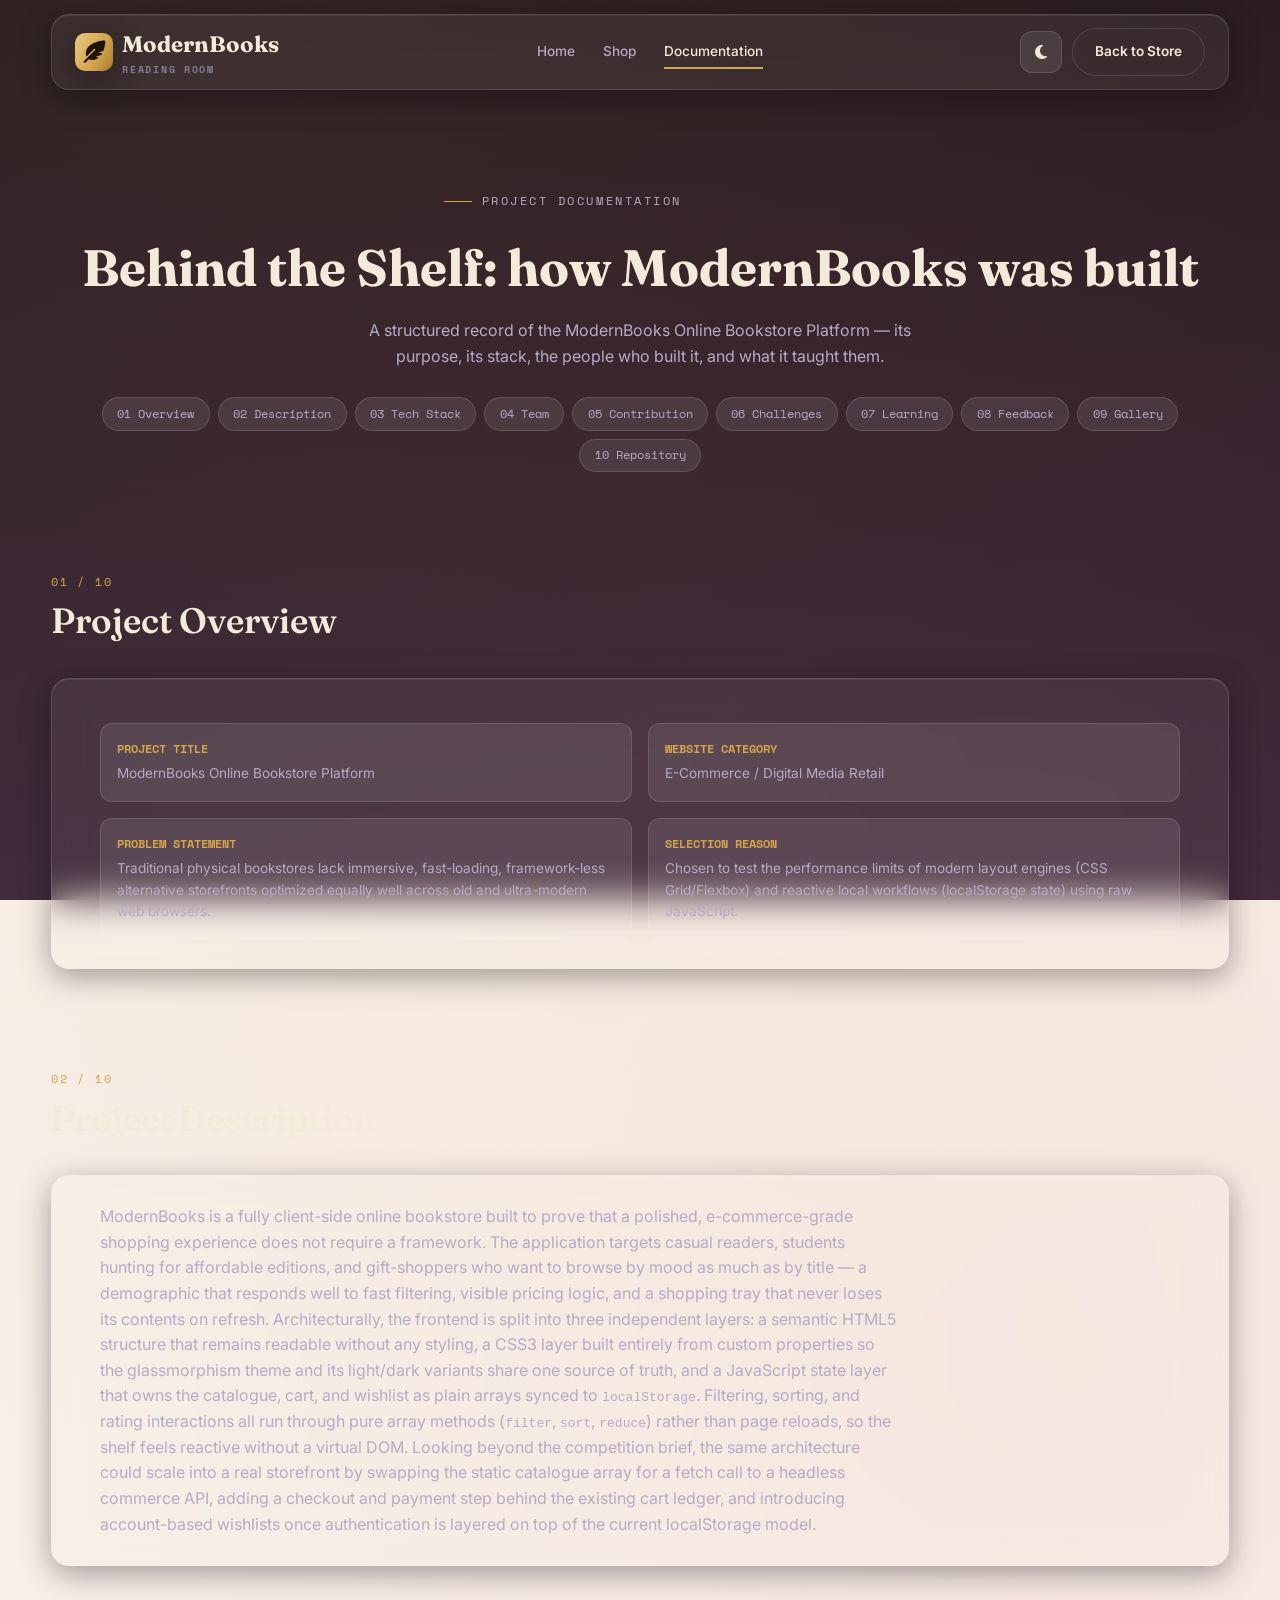
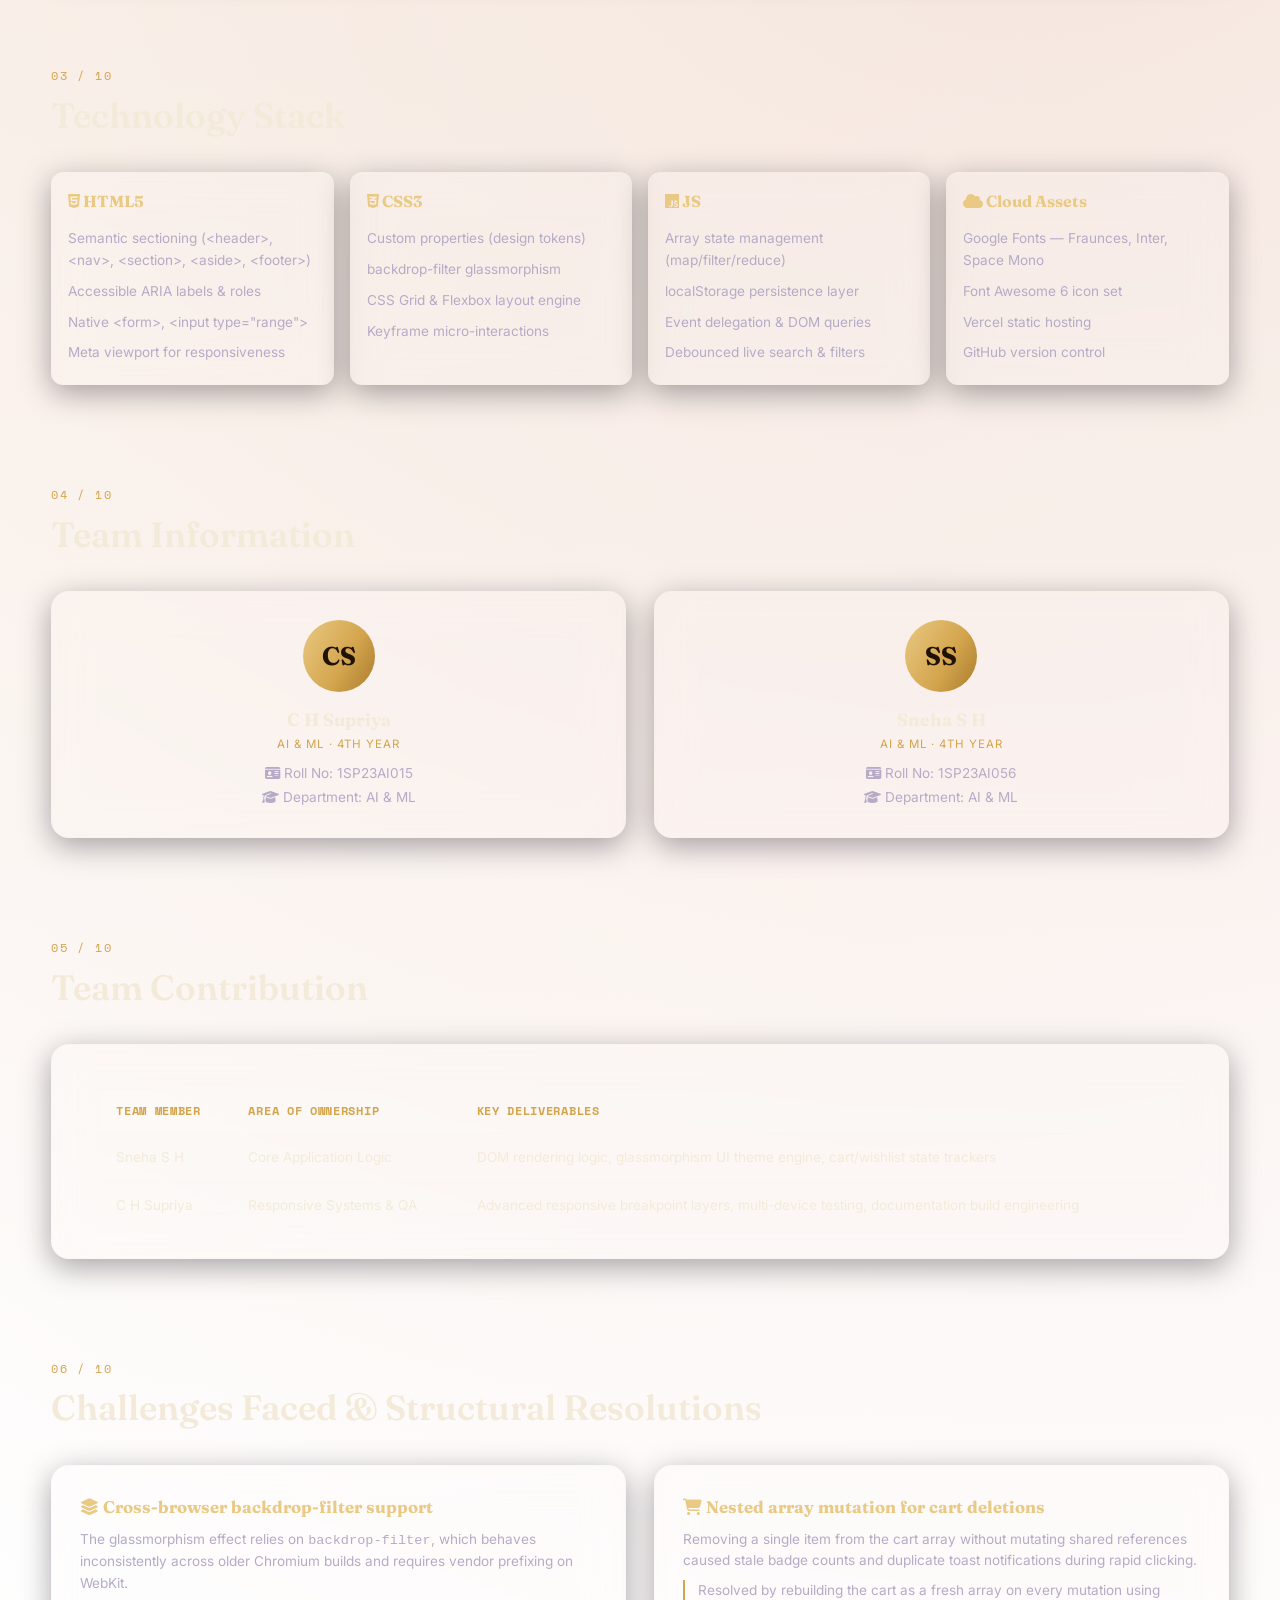
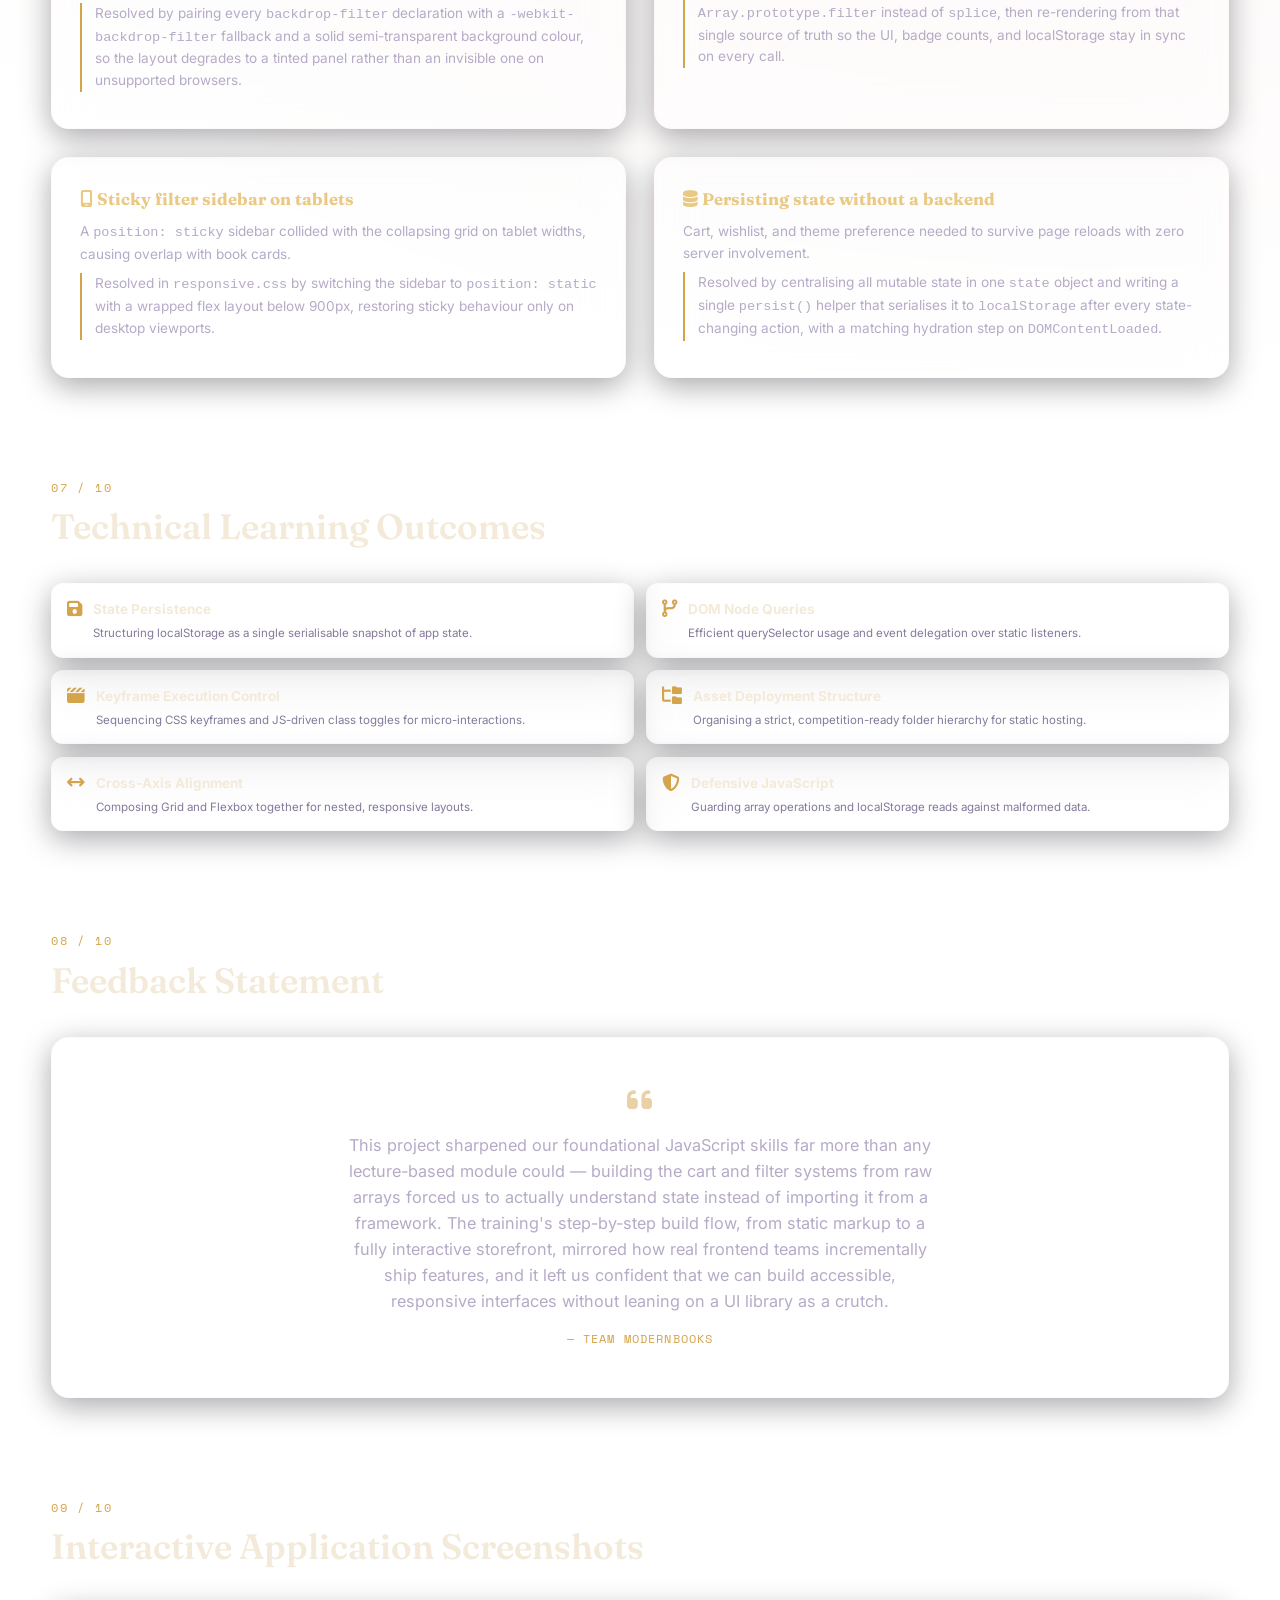
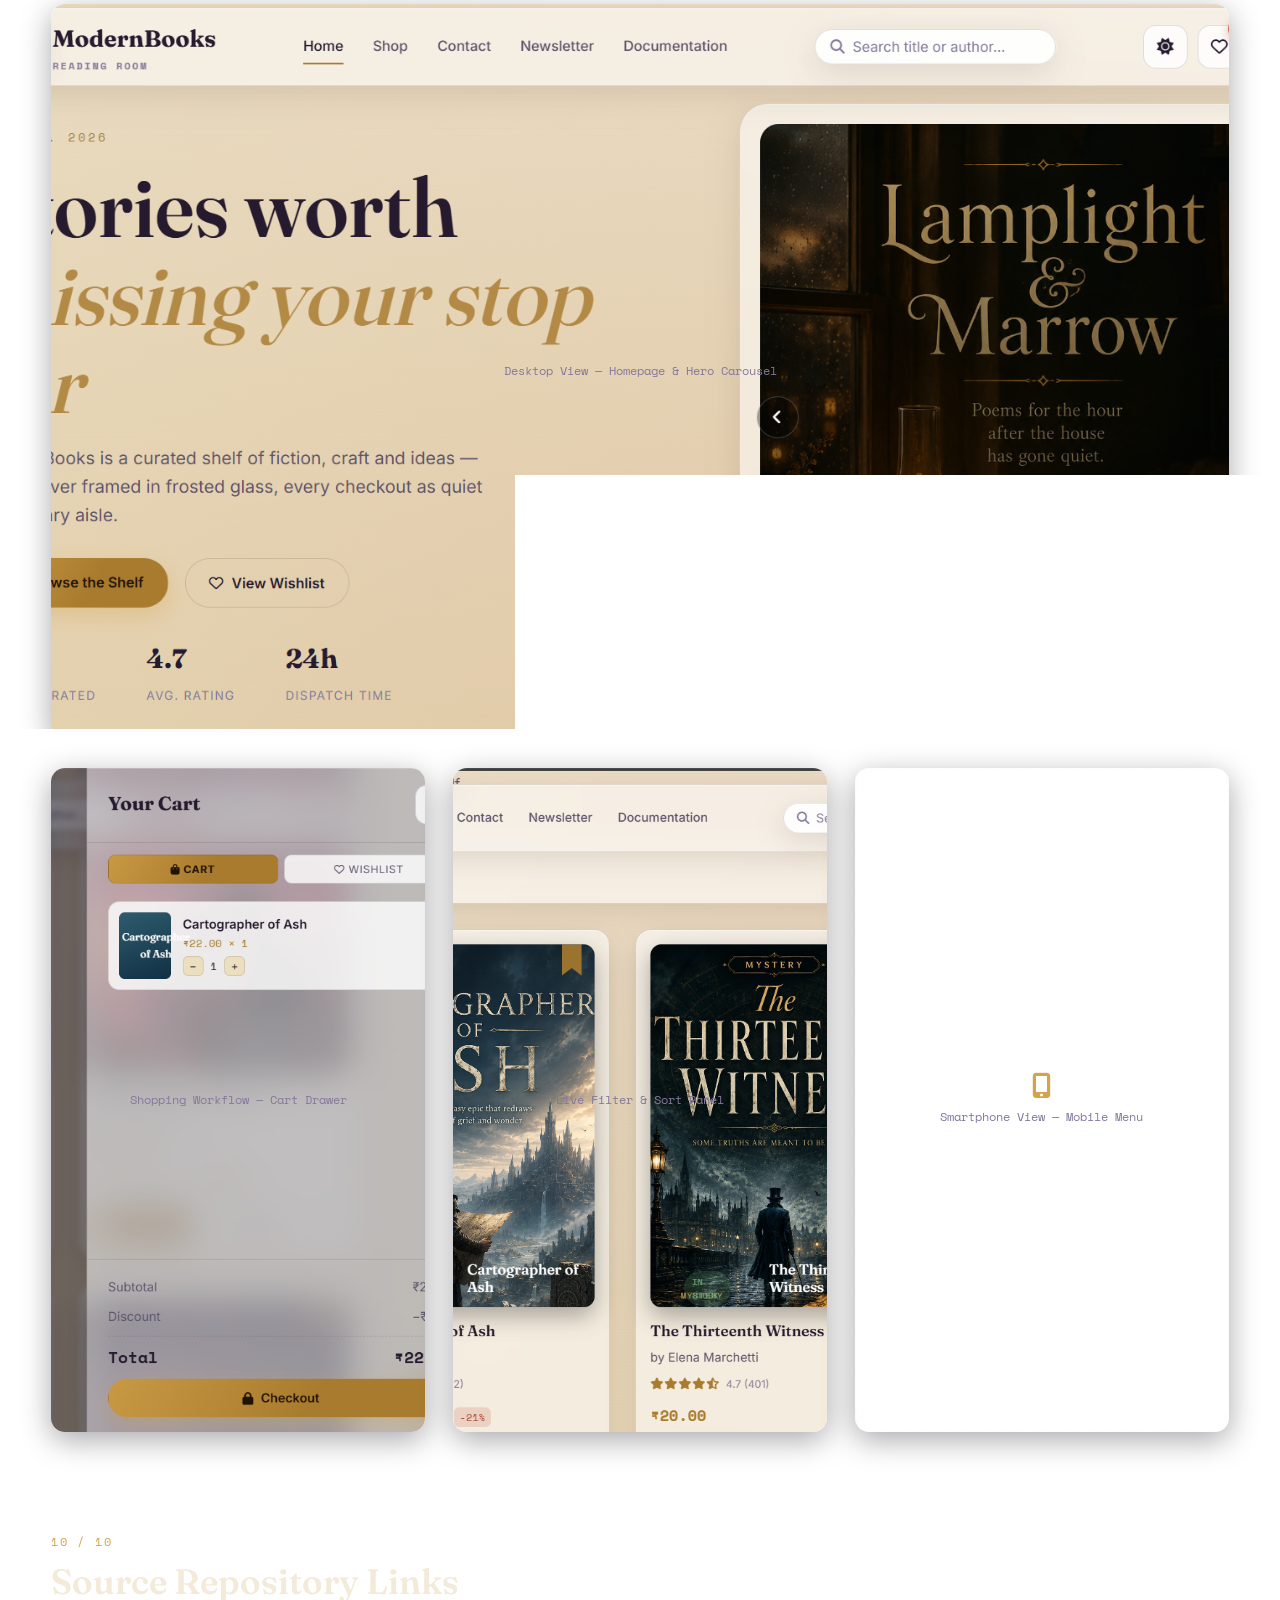
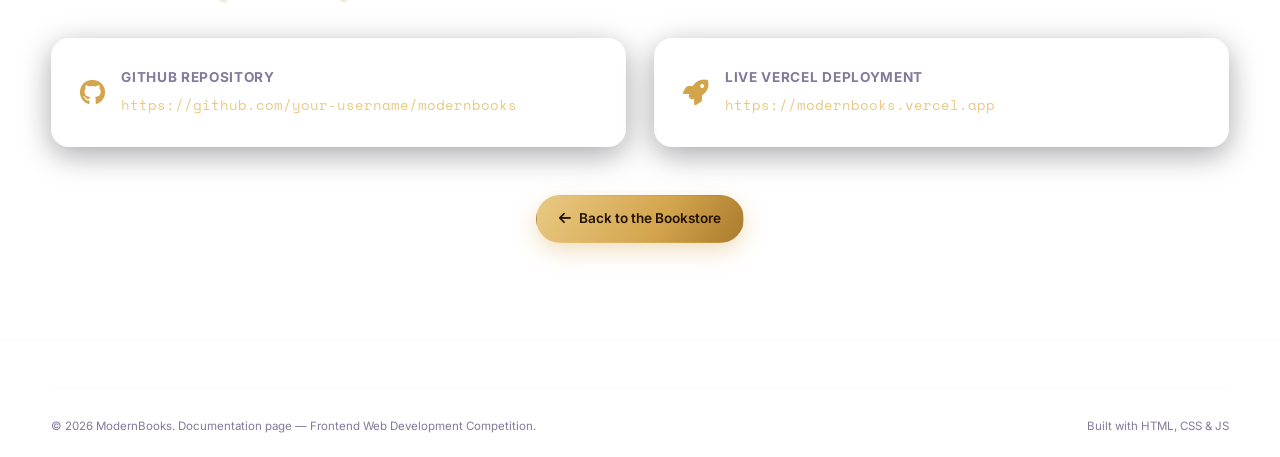
==== about-project.html @ e05f1db5 "Add files via upload" ====
<!DOCTYPE html>
<html lang="en" data-theme="dark">
<head>
<meta charset="UTF-8" />
<meta name="viewport" content="width=device-width, initial-scale=1.0" />
<title>Project Documentation — ModernBooks</title>
<meta name="description" content="Documentation for the ModernBooks Online Bookstore Platform — competition submission." />

<link rel="preconnect" href="https://fonts.googleapis.com" />
<link rel="stylesheet" href="https://cdnjs.cloudflare.com/ajax/libs/font-awesome/6.5.1/css/all.min.css" />

<link rel="stylesheet" href="css/style.css" />
<link rel="stylesheet" href="css/responsive.css" />
</head>
<body>

<!-- =========================================================
     HEADER (shared nav, simplified — no shop actions here)
========================================================= -->
<header class="site-header">
  <div class="container nav-glass glass">
    <a href="index.html" class="brand">
      <span class="brand-mark"><i class="fa-solid fa-feather-pointed"></i></span>
      <span>ModernBooks <span class="brand-sub">Reading Room</span></span>
    </a>
    <nav class="nav-links" aria-label="Primary">
      <a href="index.html">Home</a>
      <a href="index.html#shop">Shop</a>
      <a href="about-project.html" class="active">Documentation</a>
    </nav>
    <div class="nav-actions">
      <button class="icon-btn" id="themeToggle" aria-label="Toggle dark or light theme" title="Toggle theme">
        <i class="fa-solid fa-moon"></i>
      </button>
      <a href="index.html" class="btn btn-secondary">Back to Store</a>
      <button class="hamburger" id="hamburgerBtn" aria-label="Toggle menu" aria-expanded="false">
        <span></span><span></span><span></span>
      </button>
    </div>
  </div>
  <nav class="mobile-menu glass container" id="mobileMenu">
    <a href="index.html">Home</a>
    <a href="index.html#shop">Shop</a>
    <a href="about-project.html">Documentation</a>
  </nav>
</header>

<!-- =========================================================
     DOC HERO
========================================================= -->
<section class="doc-hero container">
  <p class="hero-eyebrow">Project Documentation</p>
  <h1>Behind the Shelf: how ModernBooks was built</h1>
  <p>A structured record of the ModernBooks Online Bookstore Platform — its purpose, its stack, the people who built it, and what it taught them.</p>
  <nav class="doc-nav" aria-label="Documentation sections">
    <a href="#overview">01 Overview</a>
    <a href="#description">02 Description</a>
    <a href="#stack">03 Tech Stack</a>
    <a href="#team">04 Team</a>
    <a href="#contribution">05 Contribution</a>
    <a href="#challenges">06 Challenges</a>
    <a href="#outcomes">07 Learning</a>
    <a href="#feedback">08 Feedback</a>
    <a href="#gallery">09 Gallery</a>
    <a href="#repository">10 Repository</a>
  </nav>
</section>

<!-- =========================================================
     01 — PROJECT OVERVIEW
========================================================= -->
<section class="doc-section container" id="overview">
  <span class="tag-number">01 / 10</span>
  <div class="section-heading"><h2>Project Overview</h2></div>
  <div class="glass doc-card">
    <div class="info-grid">
      <div class="info-item">
        <h5>Project Title</h5>
        <p>ModernBooks Online Bookstore Platform</p>
      </div>
      <div class="info-item">
        <h5>Website Category</h5>
        <p>E-Commerce / Digital Media Retail</p>
      </div>
      <div class="info-item">
        <h5>Problem Statement</h5>
        <p>Traditional physical bookstores lack immersive, fast-loading, framework-less alternative storefronts optimized equally well across old and ultra-modern web browsers.</p>
      </div>
      <div class="info-item">
        <h5>Selection Reason</h5>
        <p>Chosen to test the performance limits of modern layout engines (CSS Grid/Flexbox) and reactive local workflows (localStorage state) using raw JavaScript.</p>
      </div>
    </div>
  </div>
</section>

<!-- =========================================================
     02 — PROJECT DESCRIPTION
========================================================= -->
<section class="doc-section container" id="description">
  <span class="tag-number">02 / 10</span>
  <div class="section-heading"><h2>Project Description</h2></div>
  <div class="glass doc-card">
    <p style="color:var(--clr-ink-dim); max-width: 80ch;">
      ModernBooks is a fully client-side online bookstore built to prove that a polished, e-commerce-grade shopping
      experience does not require a framework. The application targets casual readers, students hunting for
      affordable editions, and gift-shoppers who want to browse by mood as much as by title — a demographic that
      responds well to fast filtering, visible pricing logic, and a shopping tray that never loses its contents on
      refresh. Architecturally, the frontend is split into three independent layers: a semantic HTML5 structure that
      remains readable without any styling, a CSS3 layer built entirely from custom properties so the glassmorphism
      theme and its light/dark variants share one source of truth, and a JavaScript state layer that owns the
      catalogue, cart, and wishlist as plain arrays synced to <code>localStorage</code>. Filtering, sorting, and
      rating interactions all run through pure array methods (<code>filter</code>, <code>sort</code>, <code>reduce</code>)
      rather than page reloads, so the shelf feels reactive without a virtual DOM. Looking beyond the competition
      brief, the same architecture could scale into a real storefront by swapping the static catalogue array for a
      fetch call to a headless commerce API, adding a checkout and payment step behind the existing cart ledger, and
      introducing account-based wishlists once authentication is layered on top of the current localStorage model.
    </p>
  </div>
</section>

<!-- =========================================================
     03 — TECHNOLOGY STACK
========================================================= -->
<section class="doc-section container" id="stack">
  <span class="tag-number">03 / 10</span>
  <div class="section-heading"><h2>Technology Stack</h2></div>
  <div class="stack-columns">
    <div class="stack-col glass">
      <h5><i class="fa-brands fa-html5"></i> HTML5</h5>
      <ul>
        <li>Semantic sectioning (&lt;header&gt;, &lt;nav&gt;, &lt;section&gt;, &lt;aside&gt;, &lt;footer&gt;)</li>
        <li>Accessible ARIA labels &amp; roles</li>
        <li>Native &lt;form&gt;, &lt;input type="range"&gt;</li>
        <li>Meta viewport for responsiveness</li>
      </ul>
    </div>
    <div class="stack-col glass">
      <h5><i class="fa-brands fa-css3-alt"></i> CSS3</h5>
      <ul>
        <li>Custom properties (design tokens)</li>
        <li>backdrop-filter glassmorphism</li>
        <li>CSS Grid &amp; Flexbox layout engine</li>
        <li>Keyframe micro-interactions</li>
      </ul>
    </div>
    <div class="stack-col glass">
      <h5><i class="fa-brands fa-js"></i> JS</h5>
      <ul>
        <li>Array state management (map/filter/reduce)</li>
        <li>localStorage persistence layer</li>
        <li>Event delegation &amp; DOM queries</li>
        <li>Debounced live search &amp; filters</li>
      </ul>
    </div>
    <div class="stack-col glass">
      <h5><i class="fa-solid fa-cloud"></i> Cloud Assets</h5>
      <ul>
        <li>Google Fonts — Fraunces, Inter, Space Mono</li>
        <li>Font Awesome 6 icon set</li>
        <li>Vercel static hosting</li>
        <li>GitHub version control</li>
      </ul>
    </div>
  </div>
</section>

<!-- =========================================================
     04 — TEAM INFORMATION
========================================================= -->
<section class="doc-section container" id="team">
  <span class="tag-number">04 / 10</span>
  <div class="section-heading"><h2>Team Information</h2></div>
  <h3></h3>
  <div class="team-grid">
    <div class="team-card glass">
      <div class="team-avatar">CS</div>
      <h4>C H Supriya</h4>
      <div class="team-role">AI &amp; ML · 4th Year</div>
      <div class="team-meta">
        <span><i class="fa-solid fa-id-card"></i> Roll No: 1SP23AI015</span>
        <span><i class="fa-solid fa-graduation-cap"></i> Department: AI &amp; ML</span>
      </div>
    </div>
    <div class="team-card glass">
      <div class="team-avatar">SS</div>
      <h4>Sneha S H</h4>
      <div class="team-role">AI &amp; ML · 4th Year</div>
      <div class="team-meta">
        <span><i class="fa-solid fa-id-card"></i> Roll No: 1SP23AI056</span>
        <span><i class="fa-solid fa-graduation-cap"></i> Department: AI &amp; ML</span>
      </div>
    </div>
  </div>
</section>

<!-- =========================================================
     05 — TEAM CONTRIBUTION TABLE
========================================================= -->
<section class="doc-section container" id="contribution">
  <span class="tag-number">05 / 10</span>
  <div class="section-heading"><h2>Team Contribution</h2></div>
  <div class="glass doc-card">
    <table class="doc-table">
      <thead>
        <tr><th>Team Member</th><th>Area of Ownership</th><th>Key Deliverables</th></tr>
      </thead>
      <tbody>
        <tr>
          <td>Sneha S H</td>
          <td>Core Application Logic</td>
          <td>DOM rendering logic, glassmorphism UI theme engine, cart/wishlist state trackers</td>
        </tr>
        <tr>
          <td>C H Supriya</td>
          <td>Responsive Systems &amp; QA</td>
          <td>Advanced responsive breakpoint layers, multi-device testing, documentation build engineering</td>
        </tr>
      </tbody>
    </table>
  </div>
</section>

<!-- =========================================================
     06 — CHALLENGES FACED & RESOLUTIONS
========================================================= -->
<section class="doc-section container" id="challenges">
  <span class="tag-number">06 / 10</span>
  <div class="section-heading"><h2>Challenges Faced &amp; Structural Resolutions</h2></div>
  <div class="challenge-grid">
    <div class="challenge-card glass">
      <h4><i class="fa-solid fa-layer-group"></i> Cross-browser backdrop-filter support</h4>
      <p>The glassmorphism effect relies on <code>backdrop-filter</code>, which behaves inconsistently across older
      Chromium builds and requires vendor prefixing on WebKit.</p>
      <p class="resolution">Resolved by pairing every <code>backdrop-filter</code> declaration with a
      <code>-webkit-backdrop-filter</code> fallback and a solid semi-transparent background colour, so the layout
      degrades to a tinted panel rather than an invisible one on unsupported browsers.</p>
    </div>
    <div class="challenge-card glass">
      <h4><i class="fa-solid fa-cart-shopping"></i> Nested array mutation for cart deletions</h4>
      <p>Removing a single item from the cart array without mutating shared references caused stale badge counts
      and duplicate toast notifications during rapid clicking.</p>
      <p class="resolution">Resolved by rebuilding the cart as a fresh array on every mutation using
      <code>Array.prototype.filter</code> instead of <code>splice</code>, then re-rendering from that single
      source of truth so the UI, badge counts, and localStorage stay in sync on every call.</p>
    </div>
    <div class="challenge-card glass">
      <h4><i class="fa-solid fa-mobile-screen"></i> Sticky filter sidebar on tablets</h4>
      <p>A <code>position: sticky</code> sidebar collided with the collapsing grid on tablet widths, causing overlap
      with book cards.</p>
      <p class="resolution">Resolved in <code>responsive.css</code> by switching the sidebar to
      <code>position: static</code> with a wrapped flex layout below 900px, restoring sticky behaviour only on
      desktop viewports.</p>
    </div>
    <div class="challenge-card glass">
      <h4><i class="fa-solid fa-database"></i> Persisting state without a backend</h4>
      <p>Cart, wishlist, and theme preference needed to survive page reloads with zero server involvement.</p>
      <p class="resolution">Resolved by centralising all mutable state in one <code>state</code> object and writing a
      single <code>persist()</code> helper that serialises it to <code>localStorage</code> after every state-changing
      action, with a matching hydration step on <code>DOMContentLoaded</code>.</p>
    </div>
  </div>
</section>

<!-- =========================================================
     07 — TECHNICAL LEARNING OUTCOMES
========================================================= -->
<section class="doc-section container" id="outcomes">
  <span class="tag-number">07 / 10</span>
  <div class="section-heading"><h2>Technical Learning Outcomes</h2></div>
  <div class="outcomes-list">
    <div class="outcome-item glass">
      <i class="fa-solid fa-floppy-disk"></i>
      <div><h5>State Persistence</h5><p>Structuring localStorage as a single serialisable snapshot of app state.</p></div>
    </div>
    <div class="outcome-item glass">
      <i class="fa-solid fa-code-branch"></i>
      <div><h5>DOM Node Queries</h5><p>Efficient querySelector usage and event delegation over static listeners.</p></div>
    </div>
    <div class="outcome-item glass">
      <i class="fa-solid fa-clapperboard"></i>
      <div><h5>Keyframe Execution Control</h5><p>Sequencing CSS keyframes and JS-driven class toggles for micro-interactions.</p></div>
    </div>
    <div class="outcome-item glass">
      <i class="fa-solid fa-folder-tree"></i>
      <div><h5>Asset Deployment Structure</h5><p>Organising a strict, competition-ready folder hierarchy for static hosting.</p></div>
    </div>
    <div class="outcome-item glass">
      <i class="fa-solid fa-arrows-left-right"></i>
      <div><h5>Cross-Axis Alignment</h5><p>Composing Grid and Flexbox together for nested, responsive layouts.</p></div>
    </div>
    <div class="outcome-item glass">
      <i class="fa-solid fa-shield-halved"></i>
      <div><h5>Defensive JavaScript</h5><p>Guarding array operations and localStorage reads against malformed data.</p></div>
    </div>
  </div>
</section>

<!-- =========================================================
     08 — TRAINING FEEDBACK STATEMENT
========================================================= -->
<section class="doc-section container" id="feedback">
  <span class="tag-number">08 / 10</span>
  <div class="section-heading"><h2>Feedback Statement</h2></div>
  <div class="glass feedback-card">
    <i class="fa-solid fa-quote-left quote-mark"></i>
    <p>
      This project sharpened our foundational JavaScript skills far more than any lecture-based module could —
      building the cart and filter systems from raw arrays forced us to actually understand state instead of
      importing it from a framework. The training's step-by-step build flow, from static markup to a fully
      interactive storefront, mirrored how real frontend teams incrementally ship features, and it left us
      confident that we can build accessible, responsive interfaces without leaning on a UI library as a crutch.
    </p>
    <div class="feedback-sign">— Team ModernBooks</div>
  </div>
</section>

<!-- =========================================================
     09 — SCREENSHOTS GALLERY
========================================================= -->
<section class="doc-section container" id="gallery">
  <span class="tag-number">09 / 10</span>
  <div class="section-heading"><h2>Interactive Application Screenshots</h2></div>
  <div class="gallery-grid">
    <div class="gallery-slot glass wide" style="grid-column: span 3; background: url('images/home.png') center/cover no-repeat; border: none;">
      <span>Desktop View — Homepage &amp; Hero Carousel</span>
    </div>
    <div class="gallery-slot glass" style="background: url('images/cart.png') center/cover no-repeat; border: none;">
      <span>Shopping Workflow — Cart Drawer</span>
    </div>
    <div class="gallery-slot glass" style="background: url('images/Filters.png') center/cover no-repeat; border: none;">
      <span>Live Filter &amp; Sort Panel</span>
    </div>
    <div class="gallery-slot glass">
      <i class="fa-solid fa-mobile-screen-button"></i>
      <span>Smartphone View — Mobile Menu</span>
    </div>
  </div>
</section>

<!-- =========================================================
     10 — SOURCE REPOSITORY LINKS
========================================================= -->
<section class="doc-section container" id="repository">
  <span class="tag-number">10 / 10</span>
  <div class="section-heading"><h2>Source Repository Links</h2></div>
  <div class="repo-links">
    <div class="repo-card glass">
      <i class="fa-brands fa-github"></i>
      <div>
        <h5>GitHub Repository</h5>
        <code>https://github.com/your-username/modernbooks</code>
      </div>
    </div>
    <div class="repo-card glass">
      <i class="fa-solid fa-rocket"></i>
      <div>
        <h5>Live Vercel Deployment</h5>
        <code>https://modernbooks.vercel.app</code>
      </div>
    </div>
  </div>
  <div class="text-center">
    <a href="index.html" class="btn btn-primary back-home"><i class="fa-solid fa-arrow-left"></i> Back to the Bookstore</a>
  </div>
</section>

<footer class="site-footer">
  <div class="container footer-bottom">
    <span>© 2026 ModernBooks. Documentation page — Frontend Web Development Competition.</span>
    <span>Built with HTML, CSS &amp; JS</span>
  </div>
</footer>

<div class="toast-stack" id="toastStack" aria-live="polite"></div>
<button class="scroll-top" id="scrollTopBtn" aria-label="Scroll to top"><i class="fa-solid fa-arrow-up"></i></button>

<script src="js/script.js"></script>
</body>
</html>
---- css/style.css ----
/* =====================================================================
   MODERNBOOKS — style.css
   Master stylesheet: design tokens, base layout, and all components.
   Theme concept: "The Night Reading Room" — a velvety, lamplit library
   rendered in frosted glass, with a gold foil-stamped ledger accent.
   ===================================================================== */

/* ---------------------------------------------------------------------
   1. FONTS
   Fraunces  -> display serif, carries the "bookish" personality
   Inter     -> body copy, quiet and legible
   Space Mono-> utility face for prices, labels, ledger-style data
--------------------------------------------------------------------- */
@import url('https://fonts.googleapis.com/css2?family=Fraunces:opsz,wght@9..144,300;9..144,500;9..144,600;9..144,700;9..144,900&family=Inter:wght@400;500;600;700&family=Space+Mono:wght@400;700&display=swap');

/* ---------------------------------------------------------------------
   2. ROOT VARIABLES — DARK THEME (default: "Night Reading Room")
--------------------------------------------------------------------- */
:root {
  /* -- Palette -- */
  --clr-bg-0: #120c1a;
  --clr-bg-1: #1c1329;
  --clr-bg-2: #261a38;
  --clr-surface: rgba(255, 255, 255, 0.055);
  --clr-surface-strong: rgba(255, 255, 255, 0.09);
  --clr-border: rgba(243, 234, 217, 0.14);
  --clr-ink: #f3ead9;
  --clr-ink-dim: #b6abc7;
  --clr-ink-faint: #85799a;
  --clr-gold: #d3a44c;
  --clr-gold-soft: #e9c983;
  --clr-rose: #c1543f;
  --clr-teal: #5b9c92;
  --clr-danger: #d1544a;
  --clr-success: #6fae7c;

  /* -- Gradients -- */
  --grad-ambient: radial-gradient(circle at 15% 0%, rgba(211, 164, 76, 0.14), transparent 45%),
                   radial-gradient(circle at 85% 20%, rgba(193, 84, 63, 0.12), transparent 40%),
                   linear-gradient(180deg, var(--clr-bg-0), var(--clr-bg-1) 45%, var(--clr-bg-2));
  --grad-gold: linear-gradient(120deg, var(--clr-gold-soft), var(--clr-gold) 60%, #a97b2e);
  --grad-rose: linear-gradient(120deg, #d97a63, var(--clr-rose));

  /* -- Typography scale -- */
  --font-display: 'Fraunces', 'Georgia', serif;
  --font-body: 'Inter', system-ui, sans-serif;
  --font-mono: 'Space Mono', monospace;

  --fs-hero: clamp(2.6rem, 5vw + 1rem, 5rem);
  --fs-h1: clamp(2rem, 3vw + 1rem, 3rem);
  --fs-h2: clamp(1.5rem, 2vw + 0.8rem, 2.2rem);
  --fs-h3: 1.25rem;
  --fs-body: 1rem;
  --fs-small: 0.85rem;
  --fs-xs: 0.72rem;

  /* -- Spacing & shape -- */
  --space-xs: 0.5rem;
  --space-sm: 1rem;
  --space-md: 1.75rem;
  --space-lg: 3rem;
  --space-xl: 5.5rem;
  --radius-sm: 10px;
  --radius-md: 18px;
  --radius-lg: 28px;

  /* -- Glass & shadow -- */
  --glass-blur: blur(18px);
  --shadow-soft: 0 8px 30px rgba(8, 4, 14, 0.35);
  --shadow-lift: 0 18px 50px rgba(8, 4, 14, 0.5);
  --shadow-inset: inset 0 1px 0 rgba(255, 255, 255, 0.08);

  --ease-out: cubic-bezier(0.16, 1, 0.3, 1);
  --transition-base: 0.35s var(--ease-out);
}

/* ---------------------------------------------------------------------
   3. LIGHT THEME — "Reading Room by Day"
   Activated via [data-theme="light"] on <html>, toggled in script.js
--------------------------------------------------------------------- */
[data-theme='light'] {
  --clr-bg-0: #f7f0df;
  --clr-bg-1: #f2e8d0;
  --clr-bg-2: #ecdfc0;
  --clr-surface: rgba(255, 255, 255, 0.55);
  --clr-surface-strong: rgba(255, 255, 255, 0.8);
  --clr-border: rgba(42, 30, 20, 0.14);
  --clr-ink: #251a2e;
  --clr-ink-dim: #5d5268;
  --clr-ink-faint: #85799a;
  --clr-gold: #a97b2e;
  --clr-gold-soft: #c99a44;
  --clr-rose: #a3402c;
  --clr-teal: #386962;
  --grad-ambient: radial-gradient(circle at 15% 0%, rgba(169, 123, 46, 0.16), transparent 45%),
                   radial-gradient(circle at 85% 20%, rgba(163, 64, 44, 0.12), transparent 40%),
                   linear-gradient(180deg, var(--clr-bg-0), var(--clr-bg-1) 45%, var(--clr-bg-2));
  --shadow-soft: 0 8px 30px rgba(90, 70, 40, 0.15);
  --shadow-lift: 0 18px 50px rgba(90, 70, 40, 0.22);
  --shadow-inset: inset 0 1px 0 rgba(255, 255, 255, 0.6);
}

/* ---------------------------------------------------------------------
   4. RESET & BASE
--------------------------------------------------------------------- */
*, *::before, *::after { box-sizing: border-box; margin: 0; padding: 0; }

html { scroll-behavior: smooth; }

@media (prefers-reduced-motion: reduce) {
  html { scroll-behavior: auto; }
  *, *::before, *::after { animation-duration: 0.001ms !important; animation-iteration-count: 1 !important; transition-duration: 0.001ms !important; }
}

body {
  font-family: var(--font-body);
  background: var(--grad-ambient) fixed;
  color: var(--clr-ink);
  min-height: 100vh;
  line-height: 1.6;
  transition: background var(--transition-base), color var(--transition-base);
  overflow-x: hidden;
}

img { max-width: 100%; display: block; }
a { color: inherit; text-decoration: none; }
ul { list-style: none; }
button, input, select { font-family: inherit; color: inherit; }
button { cursor: pointer; }

:focus-visible {
  outline: 2px solid var(--clr-gold-soft);
  outline-offset: 3px;
  border-radius: 4px;
}

.container {
  width: min(1280px, 92vw);
  margin-inline: auto;
}

.section-heading {
  display: flex;
  flex-direction: column;
  gap: 0.4rem;
  margin-bottom: var(--space-md);
}

.section-heading .eyebrow {
  font-family: var(--font-mono);
  font-size: var(--fs-xs);
  letter-spacing: 0.2em;
  text-transform: uppercase;
  color: var(--clr-gold);
}

.section-heading h2 {
  font-family: var(--font-display);
  font-size: var(--fs-h2);
  font-weight: 600;
}

.section-heading p { color: var(--clr-ink-dim); max-width: 46ch; }

/* ---------------------------------------------------------------------
   5. GLASS CARD — reusable frosted-glass wrapper
--------------------------------------------------------------------- */
.glass {
  background: var(--clr-surface);
  backdrop-filter: var(--glass-blur);
  -webkit-backdrop-filter: var(--glass-blur);
  border: 1px solid var(--clr-border);
  border-radius: var(--radius-md);
  box-shadow: var(--shadow-soft), var(--shadow-inset);
}

/* ---------------------------------------------------------------------
   6. BUTTONS
--------------------------------------------------------------------- */
.btn {
  display: inline-flex;
  align-items: center;
  justify-content: center;
  gap: 0.5rem;
  padding: 0.75rem 1.4rem;
  border-radius: 999px;
  font-family: var(--font-body);
  font-weight: 600;
  font-size: var(--fs-small);
  border: 1px solid transparent;
  transition: transform var(--transition-base), box-shadow var(--transition-base), background var(--transition-base);
  white-space: nowrap;
}
.btn:active { transform: scale(0.96); }

.btn-primary {
  background: var(--grad-gold);
  color: #201304;
  box-shadow: 0 8px 22px rgba(211, 164, 76, 0.35);
}
.btn-primary:hover { transform: translateY(-2px); box-shadow: 0 14px 30px rgba(211, 164, 76, 0.45); }

.btn-secondary {
  background: transparent;
  border-color: var(--clr-border);
  color: var(--clr-ink);
}
.btn-secondary:hover { background: var(--clr-surface-strong); transform: translateY(-2px); }

.btn-ghost {
  background: var(--clr-surface);
  border-color: var(--clr-border);
  color: var(--clr-ink-dim);
  padding: 0.6rem 1rem;
}
.btn-ghost:hover { color: var(--clr-ink); }

.btn-block { width: 100%; }
.btn-sm { padding: 0.5rem 0.9rem; font-size: var(--fs-xs); }

/* ---------------------------------------------------------------------
   7. HEADER & NAVIGATION
--------------------------------------------------------------------- */
.site-header {
  position: sticky;
  top: 0;
  z-index: 500;
  padding-block: 0.9rem;
}

.nav-glass {
  display: flex;
  align-items: center;
  justify-content: space-between;
  gap: var(--space-md);
  padding: 0.7rem 1.4rem;
}

.brand {
  display: flex;
  align-items: center;
  gap: 0.6rem;
  font-family: var(--font-display);
  font-size: 1.4rem;
  font-weight: 700;
}

.brand .brand-mark {
  width: 38px;
  height: 38px;
  border-radius: 10px;
  background: var(--grad-gold);
  display: grid;
  place-items: center;
  color: #201304;
  box-shadow: var(--shadow-soft);
}

.brand .brand-sub {
  display: block;
  font-family: var(--font-mono);
  font-size: 0.6rem;
  letter-spacing: 0.18em;
  color: var(--clr-ink-faint);
  text-transform: uppercase;
}

.nav-links {
  display: flex;
  gap: var(--space-md);
  font-size: var(--fs-small);
  font-weight: 500;
}

.nav-links a {
  position: relative;
  color: var(--clr-ink-dim);
  transition: color var(--transition-base);
}
.nav-links a::after {
  content: '';
  position: absolute;
  left: 0; bottom: -6px;
  width: 0; height: 2px;
  background: var(--clr-gold);
  transition: width var(--transition-base);
}
.nav-links a:hover,
.nav-links a.active { color: var(--clr-ink); }
.nav-links a:hover::after,
.nav-links a.active::after { width: 100%; }

.nav-search {
  display: flex;
  align-items: center;
  gap: 0.5rem;
  padding: 0.5rem 0.9rem;
  border-radius: 999px;
  background: var(--clr-surface-strong);
  border: 1px solid var(--clr-border);
  min-width: 200px;
}
.nav-search input {
  background: transparent;
  border: none;
  outline: none;
  color: var(--clr-ink);
  font-size: var(--fs-small);
  width: 100%;
}
.nav-search input::placeholder { color: var(--clr-ink-faint); }
.nav-search button { background: none; border: none; color: var(--clr-ink-faint); }

.nav-actions { display: flex; align-items: center; gap: 0.6rem; }

.icon-btn {
  position: relative;
  width: 42px; height: 42px;
  border-radius: 12px;
  display: grid;
  place-items: center;
  background: var(--clr-surface-strong);
  border: 1px solid var(--clr-border);
  color: var(--clr-ink);
  font-size: 1rem;
  transition: transform var(--transition-base), background var(--transition-base);
}
.icon-btn:hover { transform: translateY(-2px); background: var(--clr-surface); }

.badge-count {
  position: absolute;
  top: -6px; right: -6px;
  min-width: 18px; height: 18px;
  border-radius: 999px;
  background: var(--grad-rose);
  color: #fff;
  font-family: var(--font-mono);
  font-size: 0.62rem;
  display: grid;
  place-items: center;
  padding: 0 4px;
  box-shadow: 0 4px 10px rgba(193, 84, 63, 0.45);
}

.hamburger {
  display: none;
  flex-direction: column;
  gap: 5px;
  width: 42px; height: 42px;
  border-radius: 12px;
  background: var(--clr-surface-strong);
  border: 1px solid var(--clr-border);
  align-items: center;
  justify-content: center;
}
.hamburger span {
  display: block;
  width: 20px; height: 2px;
  background: var(--clr-ink);
  transition: transform var(--transition-base), opacity var(--transition-base);
}
.hamburger.open span:nth-child(1) { transform: translateY(7px) rotate(45deg); }
.hamburger.open span:nth-child(2) { opacity: 0; }
.hamburger.open span:nth-child(3) { transform: translateY(-7px) rotate(-45deg); }

.mobile-menu {
  display: none;
  flex-direction: column;
  gap: var(--space-sm);
  padding: var(--space-md);
  margin-top: 0.6rem;
}
.mobile-menu.open { display: flex; }
.mobile-menu a { padding: 0.5rem 0; border-bottom: 1px solid var(--clr-border); }

/* ---------------------------------------------------------------------
   8. HERO — includes the signature "spine ribbon" scroll marker
--------------------------------------------------------------------- */
.hero {
  position: relative;
  padding-block: var(--space-xl) var(--space-lg);
  overflow: hidden;
}

.spine-ribbon {
  position: absolute;
  top: 0; right: 8%;
  width: 46px;
  height: 190px;
  background: var(--grad-gold);
  clip-path: polygon(0 0, 100% 0, 100% 100%, 50% 78%, 0 100%);
  box-shadow: var(--shadow-lift);
  animation: ribbonSway 6s var(--ease-out) infinite;
  transform-origin: top center;
}
@keyframes ribbonSway {
  0%, 100% { transform: rotate(-2deg); }
  50% { transform: rotate(2deg); }
}

.hero-grid {
  display: grid;
  grid-template-columns: 1.1fr 0.9fr;
  gap: var(--space-lg);
  align-items: center;
}

.hero-eyebrow {
  font-family: var(--font-mono);
  font-size: var(--fs-xs);
  letter-spacing: 0.22em;
  text-transform: uppercase;
  color: var(--clr-gold);
  display: flex;
  align-items: center;
  gap: 0.6rem;
  margin-bottom: var(--space-sm);
}
.hero-eyebrow::before {
  content: '';
  width: 28px; height: 1px;
  background: var(--clr-gold);
}

.hero h1 {
  font-family: var(--font-display);
  font-size: var(--fs-hero);
  font-weight: 600;
  line-height: 1.05;
  margin-bottom: var(--space-sm);
}

.hero h1 .flip-word {
  display: inline-block;
  color: var(--clr-gold);
  font-style: italic;
  font-weight: 500;
  position: relative;
}

.hero p.lede {
  color: var(--clr-ink-dim);
  max-width: 46ch;
  font-size: 1.05rem;
  margin-bottom: var(--space-md);
}

.hero-ctas { display: flex; gap: 1rem; flex-wrap: wrap; margin-bottom: var(--space-md); }

.hero-stats {
  display: flex;
  gap: var(--space-lg);
}
.hero-stats div strong {
  display: block;
  font-family: var(--font-display);
  font-size: 1.6rem;
  color: var(--clr-ink);
}
.hero-stats div span {
  font-size: var(--fs-xs);
  color: var(--clr-ink-faint);
  text-transform: uppercase;
  letter-spacing: 0.1em;
}

/* Hero carousel */
.hero-carousel {
  position: relative;
  height: 600px;
  border-radius: var(--radius-lg);
  overflow: hidden;
  padding: 1.2rem;
}

.carousel-track {
  position: relative;
  height: 100%;
  width: 100%;
}

.carousel-slide {
  position: absolute;
  inset: 0;
  display: flex;
  flex-direction: column;
  justify-content: flex-end;
  padding: var(--space-md);
  border-radius: var(--radius-md);
  opacity: 0;
  transform: scale(1.04);
  transition: opacity 0.8s var(--ease-out), transform 0.8s var(--ease-out);
  pointer-events: none;
  overflow: hidden;
}
.carousel-slide::before {
  content: '';
  position: absolute;
  inset: 0;
  background: linear-gradient(180deg, rgba(0,0,0,0.16), rgba(0,0,0,0.72));
  pointer-events: none;
  z-index: 1;
}
.carousel-slide img.carousel-image {
  position: absolute;
  inset: 0;
  width: 100%;
  height: 100%;
  object-fit: cover;
  z-index: 0;
}
.carousel-slide.active { opacity: 1; transform: scale(1); pointer-events: auto; }

.carousel-slide .promo-tag {
  align-self: flex-start;
  font-family: var(--font-mono);
  font-size: var(--fs-xs);
  background: rgba(0,0,0,0.35);
  color: var(--clr-gold-soft);
  padding: 0.3rem 0.7rem;
  border-radius: 999px;
  margin-bottom: auto;
}

.carousel-slide h3 {
  font-family: var(--font-display);
  font-size: 1.8rem;
  color: #fff;
  text-shadow: 0 4px 20px rgba(0,0,0,0.5);
}
.carousel-slide p { color: rgba(255,255,255,0.85); font-size: var(--fs-small); max-width: 34ch; }

.carousel-dots {
  position: absolute;
  bottom: 1.4rem; right: 1.4rem;
  display: flex;
  gap: 0.5rem;
  z-index: 5;
}
.carousel-dots button {
  width: 9px; height: 9px;
  border-radius: 50%;
  background: rgba(255,255,255,0.4);
  border: none;
}
.carousel-dots button.active { background: var(--clr-gold-soft); width: 22px; border-radius: 6px; }

.carousel-arrow {
  position: absolute;
  top: 50%; translate: 0 -50%;
  width: 40px; height: 40px;
  border-radius: 50%;
  background: rgba(0,0,0,0.35);
  color: #fff;
  border: 1px solid rgba(255,255,255,0.2);
  display: grid;
  place-items: center;
  z-index: 5;
}
.carousel-arrow.prev { left: 1rem; }
.carousel-arrow.next { right: 1rem; }
.carousel-arrow:hover { background: rgba(0,0,0,0.55); }

/* ---------------------------------------------------------------------
   9. SHOP SECTION — filters + book grid
--------------------------------------------------------------------- */
.shop {
  padding-block: var(--space-lg);
}

.shop-layout {
  display: grid;
  grid-template-columns: 270px 1fr;
  gap: var(--space-md);
  align-items: start;
}

.filters {
  position: sticky;
  top: 100px;
  padding: var(--space-md);
  display: flex;
  flex-direction: column;
  gap: var(--space-md);
}

.filter-group h4 {
  font-family: var(--font-mono);
  font-size: var(--fs-xs);
  letter-spacing: 0.14em;
  text-transform: uppercase;
  color: var(--clr-gold);
  margin-bottom: 0.7rem;
}

.filter-search {
  display: flex;
  align-items: center;
  gap: 0.5rem;
  background: var(--clr-surface-strong);
  border: 1px solid var(--clr-border);
  border-radius: 10px;
  padding: 0.5rem 0.7rem;
}
.filter-search input { background: none; border: none; outline: none; width: 100%; font-size: var(--fs-small); }

.chip-list { display: flex; flex-wrap: wrap; gap: 0.5rem; }
.chip {
  padding: 0.4rem 0.85rem;
  border-radius: 999px;
  font-size: var(--fs-xs);
  border: 1px solid var(--clr-border);
  background: var(--clr-surface-strong);
  color: var(--clr-ink-dim);
  transition: var(--transition-base);
}
.chip:hover { color: var(--clr-ink); }
.chip.active { background: var(--grad-gold); color: #201304; border-color: transparent; font-weight: 600; }

.range-row { display: flex; justify-content: space-between; font-family: var(--font-mono); font-size: var(--fs-xs); color: var(--clr-ink-dim); margin-top: 0.5rem; }

input[type='range'] {
  width: 100%;
  accent-color: var(--clr-gold);
}

.rating-filter { display: flex; flex-direction: column; gap: 0.4rem; }
.rating-filter label { display: flex; align-items: center; gap: 0.5rem; font-size: var(--fs-small); color: var(--clr-ink-dim); cursor: pointer; }
.rating-filter input { accent-color: var(--clr-gold); }
.rating-filter .stars { color: var(--clr-gold); font-size: 0.75rem; }

.shop-toolbar {
  display: flex;
  align-items: center;
  justify-content: space-between;
  padding: 0.9rem 1.2rem;
  margin-bottom: var(--space-md);
  flex-wrap: wrap;
  gap: 0.8rem;
}
.shop-toolbar select {
  background: var(--clr-surface-strong);
  border: 1px solid var(--clr-border);
  border-radius: 10px;
  padding: 0.5rem 0.8rem;
  font-size: var(--fs-small);
}
.results-count { font-family: var(--font-mono); font-size: var(--fs-xs); color: var(--clr-ink-faint); }

.view-toggle { display: flex; gap: 0.3rem; }
.view-toggle button {
  width: 34px; height: 34px;
  border-radius: 8px;
  border: 1px solid var(--clr-border);
  background: var(--clr-surface-strong);
  display: grid; place-items: center;
}
.view-toggle button.active { background: var(--grad-gold); color: #201304; }

.book-grid {
  display: grid;
  grid-template-columns: repeat(auto-fill, minmax(230px, 1fr));
  gap: var(--space-md);
}
.book-grid.list-view { grid-template-columns: 1fr; }

/* Book card — the "shelved book" object, folded-corner bookmark = signature motif echoed */
.book-card {
  position: relative;
  display: flex;
  flex-direction: column;
  padding: 1rem;
  transition: transform var(--transition-base), box-shadow var(--transition-base), filter var(--transition-base);
  animation: cardIn 0.5s var(--ease-out) both;
  transform-style: preserve-3d;
  cursor: pointer;
}
.book-card:hover {
  transform: translateY(-8px) rotateX(6deg) rotateY(-8deg);
  box-shadow: var(--shadow-lift);
  filter: saturate(1.08);
}
.book-card.is-activated {
  transform: translateY(-6px) translateX(8px) rotateY(-12deg) scale(1.01);
}
.book-card::before {
  content: '';
  position: absolute;
  inset: 0;
  border-radius: inherit;
  background: linear-gradient(135deg, rgba(255,255,255,0.12), transparent 45%);
  pointer-events: none;
  opacity: 0.7;
}

@keyframes cardIn {
  from { opacity: 0; transform: translateY(16px); }
  to { opacity: 1; transform: translateY(0); }
}

.book-cover {
  position: relative;
  border-radius: 12px;
  height: 400px;
  display: flex;
  align-items: flex-end;
  padding: 0.8rem;
  margin-bottom: 0.8rem;
  overflow: hidden;
  box-shadow: 0 10px 25px rgba(0,0,0,0.3);
  transition: transform 0.35s var(--ease-out), box-shadow 0.35s var(--ease-out);
}
.book-cover::before {
  content: '';
  position: absolute;
  inset: 0;
  background: linear-gradient(180deg, rgba(0,0,0,0.06), rgba(0,0,0,0.55));
  pointer-events: none;
  z-index: 0;
}
.book-cover img.book-cover-image {
  position: absolute;
  inset: 0;
  width: 100%;
  height: 100%;
  object-fit: cover;
  z-index: 0;
}
.book-card:hover .book-cover {
  transform: translateZ(12px) rotate(-2deg);
  box-shadow: 0 16px 40px rgba(0,0,0,0.35);
}
.book-card.is-activated .book-cover {
  transform: translateX(12px) rotate(-6deg) scale(1.03);
}
.book-cover::after {
  content: '';
  position: absolute;
  top: 0; right: 14px;
  width: 22px; height: 34px;
  background: var(--clr-gold);
  clip-path: polygon(0 0, 100% 0, 100% 100%, 50% 76%, 0 100%);
  opacity: 0.9;
  z-index: 1;
}
.book-cover .book-category,
.book-cover .stock-flag,
.book-cover .cover-title {
  position: relative;
  z-index: 2;
}
.book-cover .cover-title {
  font-family: var(--font-display);
  color: #fff;
  font-size: 1rem;
  line-height: 1.2;
  text-shadow: 0 3px 12px rgba(0,0,0,0.6);
}

.book-category {
  position: absolute;
  top: 0.7rem; left: 0.7rem;
  background: rgba(0,0,0,0.4);
  color: var(--clr-gold-soft);
  font-family: var(--font-mono);
  font-size: 0.62rem;
  letter-spacing: 0.06em;
  padding: 0.25rem 0.6rem;
  border-radius: 999px;
  text-transform: uppercase;
}

.stock-flag {
  position: absolute;
  top: 0.7rem; right: 2.6rem;
  font-family: var(--font-mono);
  font-size: 0.6rem;
  padding: 0.25rem 0.55rem;
  border-radius: 999px;
  text-transform: uppercase;
}
.stock-flag.in { background: rgba(111, 174, 124, 0.2); color: var(--clr-success); }
.stock-flag.out { background: rgba(209, 84, 74, 0.2); color: var(--clr-danger); }

.book-info { flex: 1; display: flex; flex-direction: column; gap: 0.3rem; }
.book-title { font-family: var(--font-display); font-size: 1.05rem; font-weight: 600; }
.book-author { font-size: var(--fs-small); color: var(--clr-ink-dim); }

.book-rating { display: flex; align-items: center; gap: 0.4rem; margin-top: 0.2rem; }
.book-rating .stars { color: var(--clr-gold); font-size: 0.8rem; letter-spacing: 1px; cursor: pointer; }
.book-rating .stars i { transition: transform 0.15s; }
.book-rating .stars i:hover { transform: scale(1.2); }
.book-rating .count { font-size: var(--fs-xs); color: var(--clr-ink-faint); }

.book-price { display: flex; align-items: baseline; gap: 0.5rem; margin-top: 0.4rem; font-family: var(--font-mono); }
.book-price .now { font-size: 1.05rem; color: var(--clr-gold); font-weight: 700; }
.book-price .was { font-size: var(--fs-xs); color: var(--clr-ink-faint); text-decoration: line-through; }
.book-price .off { font-size: var(--fs-xs); background: rgba(193, 84, 63, 0.18); color: var(--clr-rose); padding: 0.1rem 0.4rem; border-radius: 6px; }

.book-actions { display: flex; gap: 0.5rem; margin-top: 0.9rem; }
.book-actions .btn { flex: 1; padding: 0.6rem 0.6rem; font-size: 0.78rem; }
.book-actions .icon-btn { flex: 0 0 auto; width: 40px; height: 40px; }
.icon-btn.active { color: var(--clr-rose); }

.empty-state {
  grid-column: 1 / -1;
  text-align: center;
  padding: var(--space-xl) var(--space-sm);
  color: var(--clr-ink-faint);
}
.empty-state i { font-size: 2rem; margin-bottom: 0.6rem; color: var(--clr-gold); }

.load-more-wrap { text-align: center; margin-top: var(--space-lg); }

/* ---------------------------------------------------------------------
   10. BOOK PREVIEW MODAL / FLIP EFFECT
--------------------------------------------------------------------- */
.preview-backdrop {
  position: fixed;
  inset: 0;
  background: rgba(7, 5, 10, 0.72);
  backdrop-filter: blur(8px);
  opacity: 0;
  pointer-events: none;
  transition: opacity var(--transition-base);
  z-index: 1000;
}
.preview-backdrop.open { opacity: 1; pointer-events: auto; }

.preview-modal {
  position: fixed;
  inset: 5vh 5vw;
  z-index: 1100;
  border-radius: 28px;
  padding: 1.4rem;
  display: none;
  align-items: center;
  justify-content: center;
}
.preview-modal.open { display: flex; }

.preview-shell {
  width: min(100%, 1040px);
  display: grid;
  grid-template-columns: 1.1fr 0.9fr;
  gap: var(--space-lg);
  align-items: center;
}
.preview-book-wrap {
  display: grid;
  place-items: center;
  perspective: 1400px;
}
.preview-book {
  position: relative;
  width: min(100%, 360px);
  height: 460px;
  transform-style: preserve-3d;
  transition: transform 0.7s var(--ease-out);
}
.preview-book.is-open { transform: rotateY(-24deg) translateX(18px); }
.preview-cover,
.preview-page {
  position: absolute;
  inset: 0;
  border-radius: 24px;
  backface-visibility: hidden;
  box-shadow: 0 20px 60px rgba(0,0,0,0.28);
}
.preview-cover {
  background: linear-gradient(135deg, #1f2430, #0f1624);
  color: #fff;
  padding: 2rem;
  display: flex;
  flex-direction: column;
  justify-content: flex-end;
  gap: 0.6rem;
}
.preview-chip {
  align-self: flex-start;
  font-family: var(--font-mono);
  font-size: 0.64rem;
  letter-spacing: 0.2em;
  text-transform: uppercase;
  background: rgba(255,255,255,0.16);
  padding: 0.35rem 0.65rem;
  border-radius: 999px;
}
.preview-cover h3 {
  font-family: var(--font-display);
  font-size: 1.6rem;
  line-height: 1.1;
}
.preview-cover p { color: rgba(255,255,255,0.8); }
.preview-page {
  background: linear-gradient(140deg, rgba(255,255,255,0.97), rgba(246,236,219,0.95));
  color: var(--clr-ink);
  padding: 1.4rem;
  display: flex;
  flex-direction: column;
  justify-content: center;
  transform: rotateY(180deg);
  opacity: 0;
  transition: opacity 0.4s ease, transform 0.4s ease;
}
.preview-page.active {
  opacity: 1;
  transform: rotateY(0deg);
  box-shadow: 0 16px 40px rgba(0,0,0,0.2);
}
.preview-page .preview-label {
  font-family: var(--font-mono);
  font-size: 0.65rem;
  text-transform: uppercase;
  letter-spacing: 0.16em;
  color: var(--clr-gold);
  margin-bottom: 0.7rem;
}
.preview-page h4 {
  font-family: var(--font-display);
  font-size: 1.2rem;
  margin-bottom: 0.5rem;
}
.preview-page p { color: var(--clr-ink-dim); }
.preview-close {
  position: absolute;
  top: 1rem;
  right: 1rem;
  width: 40px;
  height: 40px;
  border-radius: 50%;
  border: 1px solid var(--clr-border);
  background: var(--clr-surface-strong);
  color: var(--clr-ink);
}
.preview-copy { display: flex; flex-direction: column; gap: 0.8rem; }
.preview-copy .eyebrow {
  font-family: var(--font-mono);
  font-size: var(--fs-xs);
  letter-spacing: 0.2em;
  text-transform: uppercase;
  color: var(--clr-gold);
}
.preview-copy h3 {
  font-family: var(--font-display);
  font-size: 1.6rem;
}
.preview-copy p { color: var(--clr-ink-dim); }
.preview-actions { display: flex; gap: 0.8rem; flex-wrap: wrap; margin-top: 0.5rem; }

/* ---------------------------------------------------------------------
   10. CART / WISHLIST DRAWER (ledger-styled slide-in tray)
--------------------------------------------------------------------- */
.overlay {
  position: fixed; inset: 0;
  background: rgba(8, 4, 14, 0.55);
  backdrop-filter: blur(3px);
  opacity: 0;
  pointer-events: none;
  transition: opacity var(--transition-base);
  z-index: 800;
}
.overlay.open { opacity: 1; pointer-events: auto; }

.drawer {
  position: fixed;
  top: 0; right: 0;
  height: 100%;
  width: min(420px, 92vw);
  transform: translateX(100%);
  transition: transform var(--transition-base);
  z-index: 900;
  display: flex;
  flex-direction: column;
  border-radius: 0;
  border-left: 1px solid var(--clr-border);
}
.drawer.open { transform: translateX(0); }

.drawer-head {
  display: flex;
  align-items: center;
  justify-content: space-between;
  padding: 1.2rem 1.4rem;
  border-bottom: 1px solid var(--clr-border);
}
.drawer-head h3 { font-family: var(--font-display); font-size: 1.3rem; }
.drawer-tabs { display: flex; gap: 0.4rem; padding: 0.8rem 1.4rem 0; }
.drawer-tabs button {
  flex: 1;
  padding: 0.5rem;
  border-radius: 8px;
  font-size: var(--fs-xs);
  text-transform: uppercase;
  letter-spacing: 0.05em;
  background: var(--clr-surface-strong);
  border: 1px solid var(--clr-border);
  color: var(--clr-ink-dim);
}
.drawer-tabs button.active { background: var(--grad-gold); color: #201304; font-weight: 700; }

.drawer-body {
  flex: 1;
  overflow-y: auto;
  padding: 1.2rem 1.4rem;
  display: flex;
  flex-direction: column;
  gap: 0.9rem;
}

.tray-item {
  display: grid;
  grid-template-columns: 56px 1fr auto;
  gap: 0.8rem;
  align-items: center;
  padding: 0.7rem;
  border-radius: 12px;
  background: var(--clr-surface-strong);
  border: 1px solid var(--clr-border);
}
.tray-item .mini-cover {
  width: 56px; height: 72px;
  border-radius: 6px;
  display: grid;
  place-items: center;
  color: #fff;
  font-family: var(--font-display);
  font-size: 0.7rem;
  text-align: center;
  padding: 0.2rem;
}
.tray-item .tray-title { font-size: var(--fs-small); font-weight: 600; }
.tray-item .tray-price { font-family: var(--font-mono); font-size: var(--fs-xs); color: var(--clr-gold); }
.tray-item .tray-remove { color: var(--clr-ink-faint); background: none; border: none; }
.tray-item .tray-remove:hover { color: var(--clr-danger); }

.qty-stepper { display: flex; align-items: center; gap: 0.5rem; margin-top: 0.3rem; }
.qty-stepper button {
  width: 22px; height: 22px;
  border-radius: 6px;
  background: var(--clr-bg-2);
  border: 1px solid var(--clr-border);
  font-size: 0.75rem;
}
.qty-stepper span { font-family: var(--font-mono); font-size: var(--fs-xs); }

.drawer-footer {
  padding: 1.2rem 1.4rem 1.6rem;
  border-top: 1px solid var(--clr-border);
  display: flex;
  flex-direction: column;
  gap: 0.6rem;
}
.ledger-row { display: flex; justify-content: space-between; font-size: var(--fs-small); color: var(--clr-ink-dim); }
.ledger-row.total { font-family: var(--font-mono); font-size: 1.1rem; color: var(--clr-ink); font-weight: 700; padding-top: 0.5rem; border-top: 1px dashed var(--clr-border); }

.empty-tray { text-align: center; padding: var(--space-lg) var(--space-sm); color: var(--clr-ink-faint); }
.empty-tray i { font-size: 1.8rem; color: var(--clr-gold); margin-bottom: 0.5rem; }

/* ---------------------------------------------------------------------
   11. TOAST NOTIFICATIONS
--------------------------------------------------------------------- */
.toast-stack {
  position: fixed;
  bottom: 1.5rem; left: 50%;
  translate: -50% 0;
  display: flex;
  flex-direction: column;
  gap: 0.6rem;
  z-index: 1000;
  width: min(360px, 90vw);
}

.toast {
  display: flex;
  align-items: center;
  gap: 0.7rem;
  padding: 0.8rem 1rem;
  border-radius: 12px;
  animation: toastIn 0.4s var(--ease-out), toastOut 0.4s var(--ease-out) 2.6s forwards;
}
.toast i { font-size: 1.1rem; color: var(--clr-gold); }
.toast.success i { color: var(--clr-success); }
.toast.error i { color: var(--clr-danger); }
.toast span { font-size: var(--fs-small); }

@keyframes toastIn { from { opacity: 0; transform: translateY(16px) scale(0.96); } to { opacity: 1; transform: translateY(0) scale(1); } }
@keyframes toastOut { to { opacity: 0; transform: translateY(-8px) scale(0.96); } }

/* ---------------------------------------------------------------------
   12. SCROLL TO TOP
--------------------------------------------------------------------- */
.scroll-top {
  position: fixed;
  bottom: 1.6rem; right: 1.6rem;
  width: 46px; height: 46px;
  border-radius: 50%;
  display: grid;
  place-items: center;
  background: var(--grad-gold);
  color: #201304;
  box-shadow: var(--shadow-lift);
  opacity: 0;
  pointer-events: none;
  transform: translateY(10px);
  transition: opacity var(--transition-base), transform var(--transition-base);
  z-index: 400;
  border: none;
}
.scroll-top.visible { opacity: 1; pointer-events: auto; transform: translateY(0); }

/* ---------------------------------------------------------------------
   13. CONTACT SECTION
--------------------------------------------------------------------- */
.contact-section {
  padding-block: var(--space-lg);
}

.contact-card {
  padding: var(--space-lg);
  display: grid;
  grid-template-columns: 1.05fr 0.95fr;
  gap: var(--space-lg);
  align-items: start;
}

.contact-copy h2 {
  font-family: var(--font-display);
  font-size: var(--fs-h2);
  margin-bottom: 0.5rem;
}

.contact-copy p {
  color: var(--clr-ink-dim);
  max-width: 52ch;
}

.contact-details {
  display: grid;
  gap: 0.7rem;
  margin-top: 1rem;
}

.contact-details div {
  display: flex;
  align-items: center;
  gap: 0.7rem;
  color: var(--clr-ink-dim);
}

.contact-details i {
  color: var(--clr-gold);
  width: 16px;
}

.contact-form {
  display: grid;
  gap: 0.8rem;
}

.contact-form input,
.contact-form textarea {
  width: 100%;
  border: 1px solid var(--clr-border);
  border-radius: 12px;
  padding: 0.8rem 0.9rem;
  background: var(--clr-surface-strong);
  color: var(--clr-ink);
}

.contact-form input::placeholder,
.contact-form textarea::placeholder {
  color: var(--clr-ink-faint);
}

.contact-form textarea {
  min-height: 120px;
  resize: vertical;
}

/* ---------------------------------------------------------------------
   14. NEWSLETTER + FOOTER
--------------------------------------------------------------------- */
.newsletter {
  margin-block: var(--space-lg);
  padding: var(--space-lg);
  text-align: center;
  position: relative;
  overflow: hidden;
}
.newsletter h2 { font-family: var(--font-display); font-size: var(--fs-h2); margin-bottom: 0.5rem; }
.newsletter p { color: var(--clr-ink-dim); margin-bottom: var(--space-md); }
.newsletter-form {
  display: flex;
  gap: 0.6rem;
  max-width: 420px;
  margin-inline: auto;
}
.newsletter-form input {
  flex: 1;
  padding: 0.8rem 1rem;
  border-radius: 999px;
  border: 1px solid var(--clr-border);
  background: var(--clr-surface-strong);
  outline: none;
  color: var(--clr-ink);
}

.site-footer {
  padding-block: var(--space-lg) var(--space-md);
  border-top: 1px solid var(--clr-border);
}
.footer-grid {
  display: grid;
  grid-template-columns: 1.4fr 1fr 1fr 1fr;
  gap: var(--space-md);
  margin-bottom: var(--space-lg);
}
.footer-grid h5 { font-family: var(--font-mono); font-size: var(--fs-xs); letter-spacing: 0.1em; text-transform: uppercase; color: var(--clr-gold); margin-bottom: 0.9rem; }
.footer-grid li { margin-bottom: 0.5rem; }
.footer-grid a { color: var(--clr-ink-dim); font-size: var(--fs-small); transition: color var(--transition-base); }
.footer-grid a:hover { color: var(--clr-ink); }
.footer-brand p { color: var(--clr-ink-dim); font-size: var(--fs-small); max-width: 32ch; margin-top: 0.6rem; }
.footer-social { display: flex; gap: 0.6rem; margin-top: 1rem; }
.footer-bottom {
  display: flex;
  justify-content: space-between;
  align-items: center;
  padding-top: var(--space-md);
  border-top: 1px solid var(--clr-border);
  font-size: var(--fs-xs);
  color: var(--clr-ink-faint);
  flex-wrap: wrap;
  gap: 0.6rem;
}

/* ---------------------------------------------------------------------
   14. ABOUT / DOCUMENTATION PAGE
--------------------------------------------------------------------- */
.doc-hero { padding-block: var(--space-xl) var(--space-lg); text-align: center; }
.doc-hero .eyebrow { justify-content: center; }
.doc-hero h1 { font-family: var(--font-display); font-size: clamp(2.2rem, 4vw, 3.4rem); margin-bottom: 0.6rem; }
.doc-hero p { color: var(--clr-ink-dim); max-width: 56ch; margin-inline: auto; }

.doc-nav {
  display: flex;
  flex-wrap: wrap;
  gap: 0.5rem;
  justify-content: center;
  margin-top: var(--space-md);
}
.doc-nav a {
  font-family: var(--font-mono);
  font-size: var(--fs-xs);
  padding: 0.4rem 0.9rem;
  border-radius: 999px;
  border: 1px solid var(--clr-border);
  background: var(--clr-surface-strong);
  color: var(--clr-ink-dim);
}
.doc-nav a:hover { color: var(--clr-ink); }

.doc-section { padding-block: var(--space-lg); scroll-margin-top: 110px; }
.doc-section .tag-number {
  font-family: var(--font-mono);
  font-size: var(--fs-xs);
  color: var(--clr-gold);
  letter-spacing: 0.15em;
}

.doc-card { padding: var(--space-md) var(--space-lg); }

.info-grid {
  display: grid;
  grid-template-columns: repeat(2, 1fr);
  gap: var(--space-sm);
  margin-top: var(--space-sm);
}
.info-item { padding: 1rem; border-radius: 12px; background: var(--clr-surface-strong); border: 1px solid var(--clr-border); }
.info-item h5 { font-family: var(--font-mono); font-size: var(--fs-xs); color: var(--clr-gold); text-transform: uppercase; margin-bottom: 0.3rem; }
.info-item p { font-size: var(--fs-small); color: var(--clr-ink-dim); }

.stack-columns { display: grid; grid-template-columns: repeat(4, 1fr); gap: var(--space-sm); margin-top: var(--space-sm); }
.stack-col { padding: 1rem; border-radius: 12px; background: var(--clr-surface-strong); border: 1px solid var(--clr-border); }
.stack-col h5 { font-family: var(--font-display); font-size: 1rem; margin-bottom: 0.6rem; color: var(--clr-gold-soft); }
.stack-col li { font-size: var(--fs-small); color: var(--clr-ink-dim); padding: 0.25rem 0; border-bottom: 1px dashed var(--clr-border); }
.stack-col li:last-child { border-bottom: none; }

.team-grid { display: grid; grid-template-columns: repeat(2, 1fr); gap: var(--space-md); margin-top: var(--space-sm); }
.team-card { padding: var(--space-md); text-align: center; }
.team-avatar {
  width: 72px; height: 72px;
  border-radius: 50%;
  margin-inline: auto 0.9rem auto;
  margin: 0 auto 0.9rem;
  display: grid;
  place-items: center;
  background: var(--grad-gold);
  color: #201304;
  font-family: var(--font-display);
  font-size: 1.6rem;
  font-weight: 700;
}
.team-card h4 { font-family: var(--font-display); font-size: 1.1rem; }
.team-card .team-role { color: var(--clr-gold); font-size: var(--fs-xs); text-transform: uppercase; letter-spacing: 0.08em; margin-bottom: 0.6rem; }
.team-meta { display: flex; flex-direction: column; gap: 0.2rem; font-size: var(--fs-small); color: var(--clr-ink-dim); }

table.doc-table { width: 100%; border-collapse: collapse; margin-top: var(--space-sm); overflow: hidden; border-radius: 12px; }
table.doc-table th, table.doc-table td {
  padding: 0.8rem 1rem;
  text-align: left;
  font-size: var(--fs-small);
  border-bottom: 1px solid var(--clr-border);
}
table.doc-table th { font-family: var(--font-mono); font-size: var(--fs-xs); text-transform: uppercase; letter-spacing: 0.06em; color: var(--clr-gold); background: var(--clr-surface-strong); }
table.doc-table tr:last-child td { border-bottom: none; }
table.doc-table tr:hover td { background: var(--clr-surface-strong); }

.challenge-grid { display: grid; grid-template-columns: repeat(2, 1fr); gap: var(--space-md); margin-top: var(--space-sm); }
.challenge-card { padding: var(--space-md); }
.challenge-card h4 { font-family: var(--font-display); font-size: 1.05rem; margin-bottom: 0.5rem; color: var(--clr-gold-soft); }
.challenge-card p { font-size: var(--fs-small); color: var(--clr-ink-dim); margin-bottom: 0.5rem; }
.challenge-card .resolution { border-left: 2px solid var(--clr-gold); padding-left: 0.8rem; font-size: var(--fs-small); }

.outcomes-list { display: grid; grid-template-columns: repeat(2, 1fr); gap: 0.8rem; margin-top: var(--space-sm); }
.outcome-item { display: flex; gap: 0.7rem; padding: 0.9rem; border-radius: 12px; background: var(--clr-surface-strong); border: 1px solid var(--clr-border); }
.outcome-item i { color: var(--clr-gold); font-size: 1.1rem; margin-top: 0.1rem; }
.outcome-item h5 { font-size: var(--fs-small); margin-bottom: 0.2rem; }
.outcome-item p { font-size: var(--fs-xs); color: var(--clr-ink-faint); }

.feedback-card { padding: var(--space-lg); text-align: center; position: relative; }
.feedback-card i.quote-mark { font-size: 1.8rem; color: var(--clr-gold); opacity: 0.5; }
.feedback-card p { font-size: 1.02rem; color: var(--clr-ink-dim); max-width: 60ch; margin-inline: auto; margin-top: 0.8rem; }
.feedback-sign { margin-top: 1rem; font-family: var(--font-mono); font-size: var(--fs-xs); color: var(--clr-gold); text-transform: uppercase; letter-spacing: 0.1em; }

.gallery-grid { display: grid; grid-template-columns: repeat(3, 1fr); gap: var(--space-md); margin-top: var(--space-sm); }
.gallery-slot { aspect-ratio: 9/16; border-radius: 14px; display: flex; flex-direction: column; align-items: center; justify-content: center; gap: 0.6rem; border: 1px dashed var(--clr-border); color: var(--clr-ink-faint); }
.gallery-slot.wide { aspect-ratio: 16/10; }
.gallery-slot i { font-size: 1.6rem; color: var(--clr-gold); }
.gallery-slot span { font-size: var(--fs-xs); font-family: var(--font-mono); text-align: center; padding: 0 1rem; }

.repo-links { display: grid; grid-template-columns: repeat(2, 1fr); gap: var(--space-md); margin-top: var(--space-sm); }
.repo-card { padding: var(--space-md); display: flex; align-items: center; gap: 1rem; }
.repo-card i { font-size: 1.6rem; color: var(--clr-gold); }
.repo-card h5 { font-size: var(--fs-small); text-transform: uppercase; letter-spacing: 0.05em; color: var(--clr-ink-faint); margin-bottom: 0.2rem; }
.repo-card code { font-family: var(--font-mono); font-size: var(--fs-small); color: var(--clr-gold-soft); word-break: break-all; }

.back-home { display: inline-flex; align-items: center; gap: 0.5rem; margin: var(--space-lg) 0; }

/* ---------------------------------------------------------------------
   15. UTILITIES
--------------------------------------------------------------------- */
.text-center { text-align: center; }
.mt-lg { margin-top: var(--space-lg); }
.visually-hidden {
  position: absolute; width: 1px; height: 1px;
  overflow: hidden; clip: rect(0 0 0 0); white-space: nowrap;
}
---- css/responsive.css ----
/* =====================================================================
   MODERNBOOKS — responsive.css
   Breakpoint map: Desktop (default, >1100px) -> Tablet (1100–768px)
   -> Compact Tablet (768–560px) -> Mobile (<560px)
   ===================================================================== */

/* ---------------------------------------------------------------------
   TABLET  (max-width: 1100px)
--------------------------------------------------------------------- */
@media (max-width: 1100px) {
  .hero-grid { grid-template-columns: 1fr; }
  .hero-carousel { height: 380px; order: -1; }
  .hero-stats { gap: var(--space-md); }

  .shop-layout { grid-template-columns: 220px 1fr; }

  .stack-columns { grid-template-columns: repeat(2, 1fr); }
  .gallery-grid { grid-template-columns: repeat(2, 1fr); }
  .footer-grid { grid-template-columns: 1.2fr 1fr 1fr; }
}

/* ---------------------------------------------------------------------
   TABLET / SMALL LAPTOP  (max-width: 900px)
   Nav collapses into the hamburger menu here.
--------------------------------------------------------------------- */
@media (max-width: 900px) {
  .nav-links { display: none; }
  .nav-search { display: none; }
  .hamburger { display: flex; }

  .shop-layout { grid-template-columns: 1fr; }
  .filters {
    position: static;
    flex-direction: row;
    flex-wrap: wrap;
    gap: var(--space-md);
  }
  .filter-group { flex: 1 1 220px; }

  .info-grid { grid-template-columns: 1fr; }
  .team-grid { grid-template-columns: 1fr; }
  .challenge-grid { grid-template-columns: 1fr; }
  .outcomes-list { grid-template-columns: 1fr; }
  .repo-links { grid-template-columns: 1fr; }
}

/* ---------------------------------------------------------------------
   COMPACT TABLET / LARGE MOBILE (max-width: 768px)
--------------------------------------------------------------------- */
@media (max-width: 768px) {
  :root { --space-xl: 3.6rem; --space-lg: 2.2rem; }

  .hero { padding-block: var(--space-lg) var(--space-md); }
  .hero-carousel { height: 320px; }

  .book-grid { grid-template-columns: repeat(auto-fill, minmax(160px, 1fr)); gap: var(--space-sm); }
  .book-cover { height: 170px; }

  .stack-columns { grid-template-columns: 1fr 1fr; }
  .gallery-grid { grid-template-columns: 1fr 1fr; }
  .footer-grid { grid-template-columns: 1fr 1fr; gap: var(--space-lg) var(--space-md); }

  .newsletter-form { flex-direction: column; }
  .contact-card { grid-template-columns: 1fr; }

  .drawer { width: 100vw; }
}

/* ---------------------------------------------------------------------
   MOBILE  (max-width: 560px)
--------------------------------------------------------------------- */
@media (max-width: 560px) {
  .container { width: 94vw; }

  .brand span.brand-sub { display: none; }

  .nav-glass { padding: 0.6rem 0.9rem; }
  .icon-btn { width: 38px; height: 38px; }

  .hero h1 { font-size: clamp(2rem, 9vw, 2.6rem); }
  .hero-ctas { flex-direction: column; }
  .hero-ctas .btn { width: 100%; }
  .hero-stats { justify-content: space-between; gap: var(--space-sm); }

  .carousel-arrow { width: 32px; height: 32px; }

  .shop-toolbar { flex-direction: column; align-items: stretch; }
  .shop-toolbar .view-toggle { align-self: flex-end; }

  .filters { flex-direction: column; }

  .book-grid { grid-template-columns: repeat(auto-fill, minmax(140px, 1fr)); }
  .book-actions { flex-wrap: wrap; }
  .book-actions .btn { flex: 1 1 100%; }

  .contact-card { padding: var(--space-md); }
  .stack-columns { grid-template-columns: 1fr; }
  .gallery-grid { grid-template-columns: 1fr; }
  .footer-grid { grid-template-columns: 1fr; text-align: center; }
  .footer-social { justify-content: center; }
  .footer-bottom { flex-direction: column; text-align: center; }

  .doc-hero h1 { font-size: 2rem; }
  .doc-card { padding: var(--space-md); }

  .spine-ribbon { display: none; }
}

/* ---------------------------------------------------------------------
   VERY SMALL MOBILE (max-width: 360px)
--------------------------------------------------------------------- */
@media (max-width: 360px) {
  .hero h1 { font-size: 1.8rem; }
  .book-grid { grid-template-columns: 1fr 1fr; }
}

/* ---------------------------------------------------------------------
   PRINT (bonus polish for the documentation page)
--------------------------------------------------------------------- */
@media print {
  .site-header, .drawer, .overlay, .scroll-top, .toast-stack { display: none !important; }
  body { background: #fff; color: #000; }
}
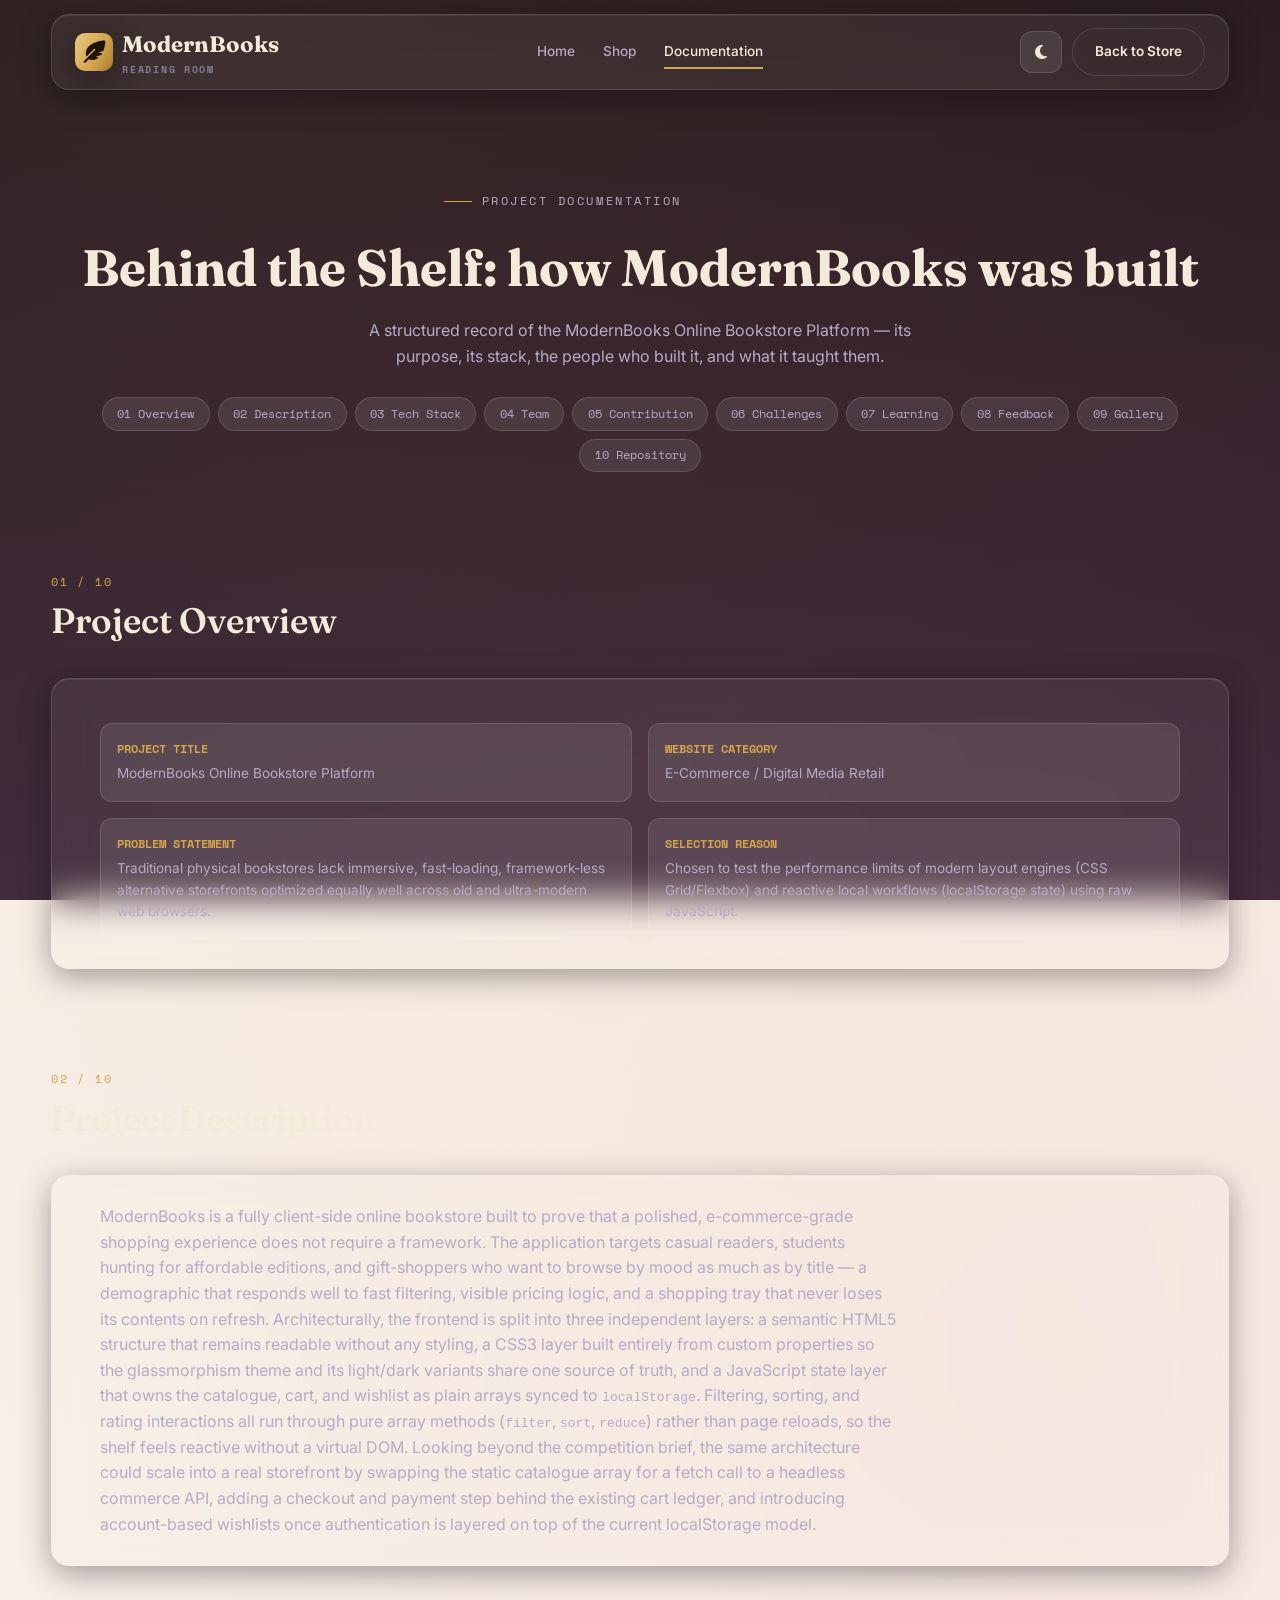
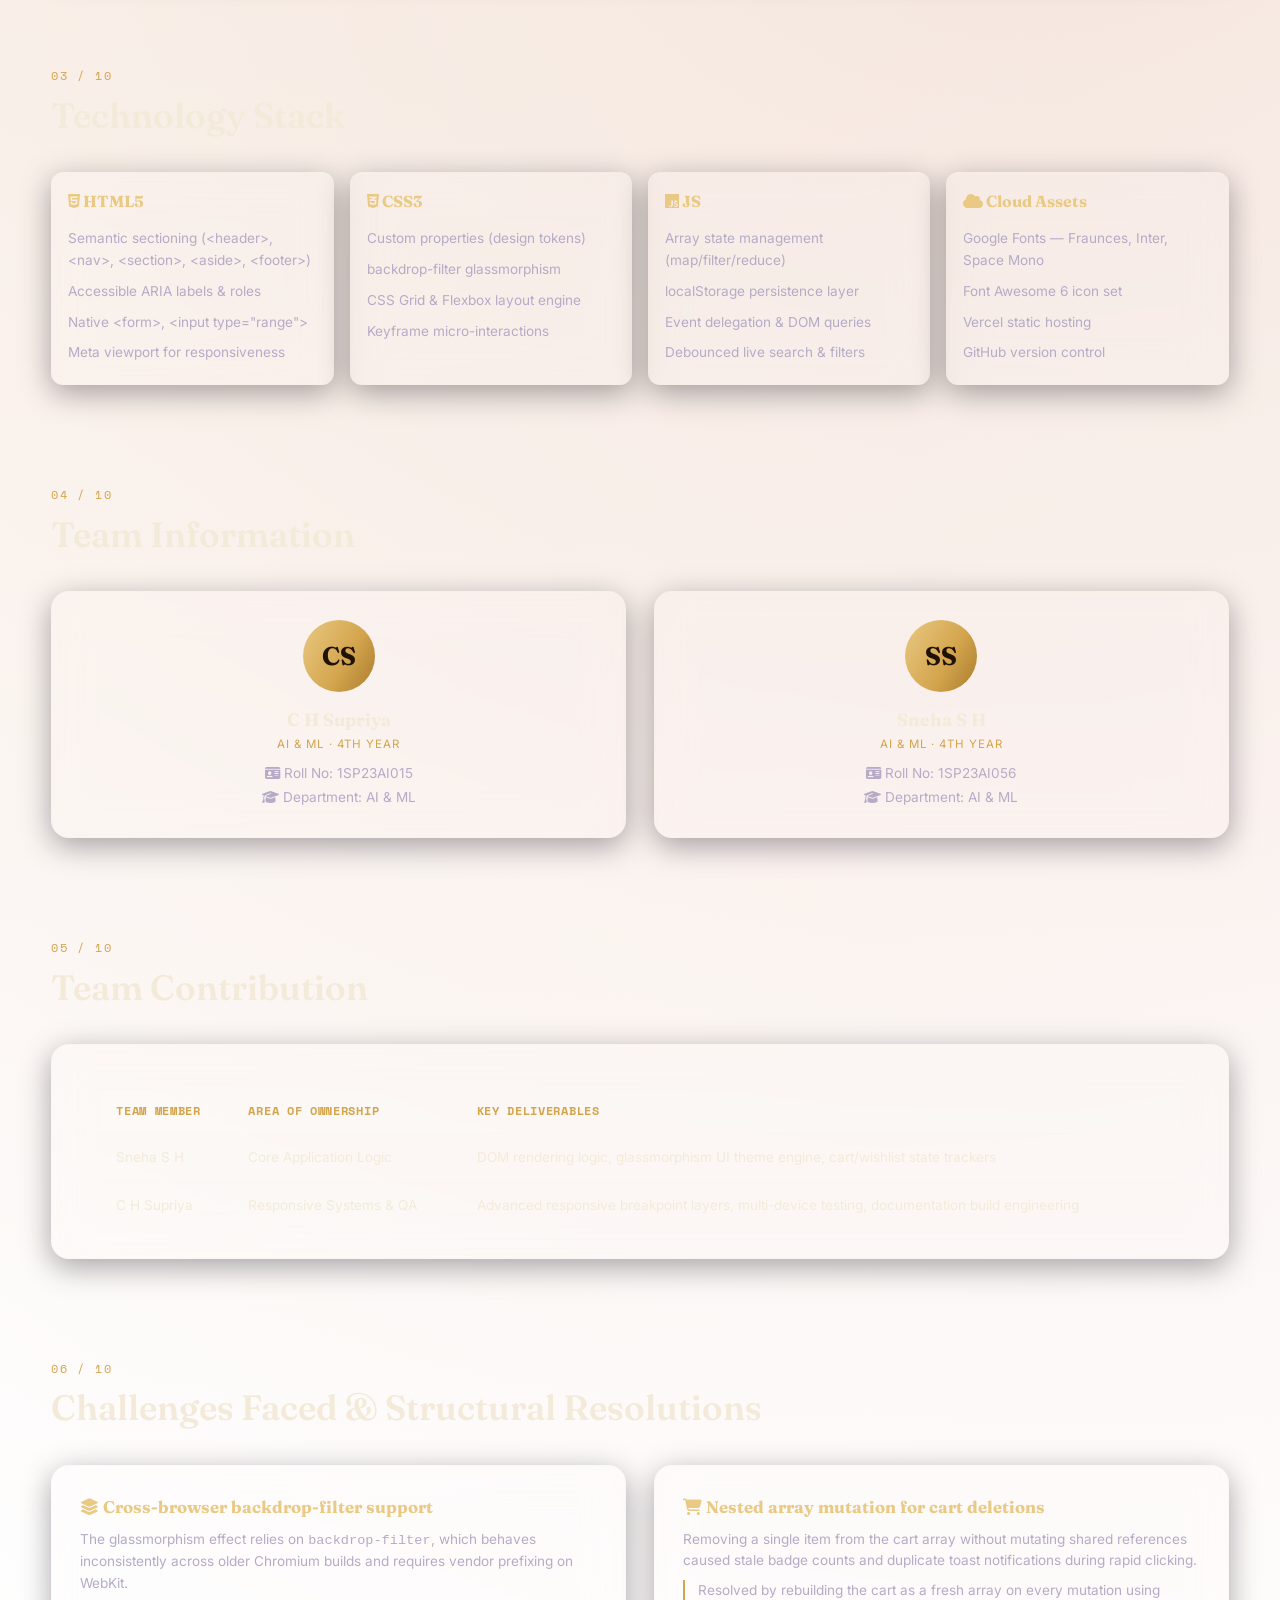
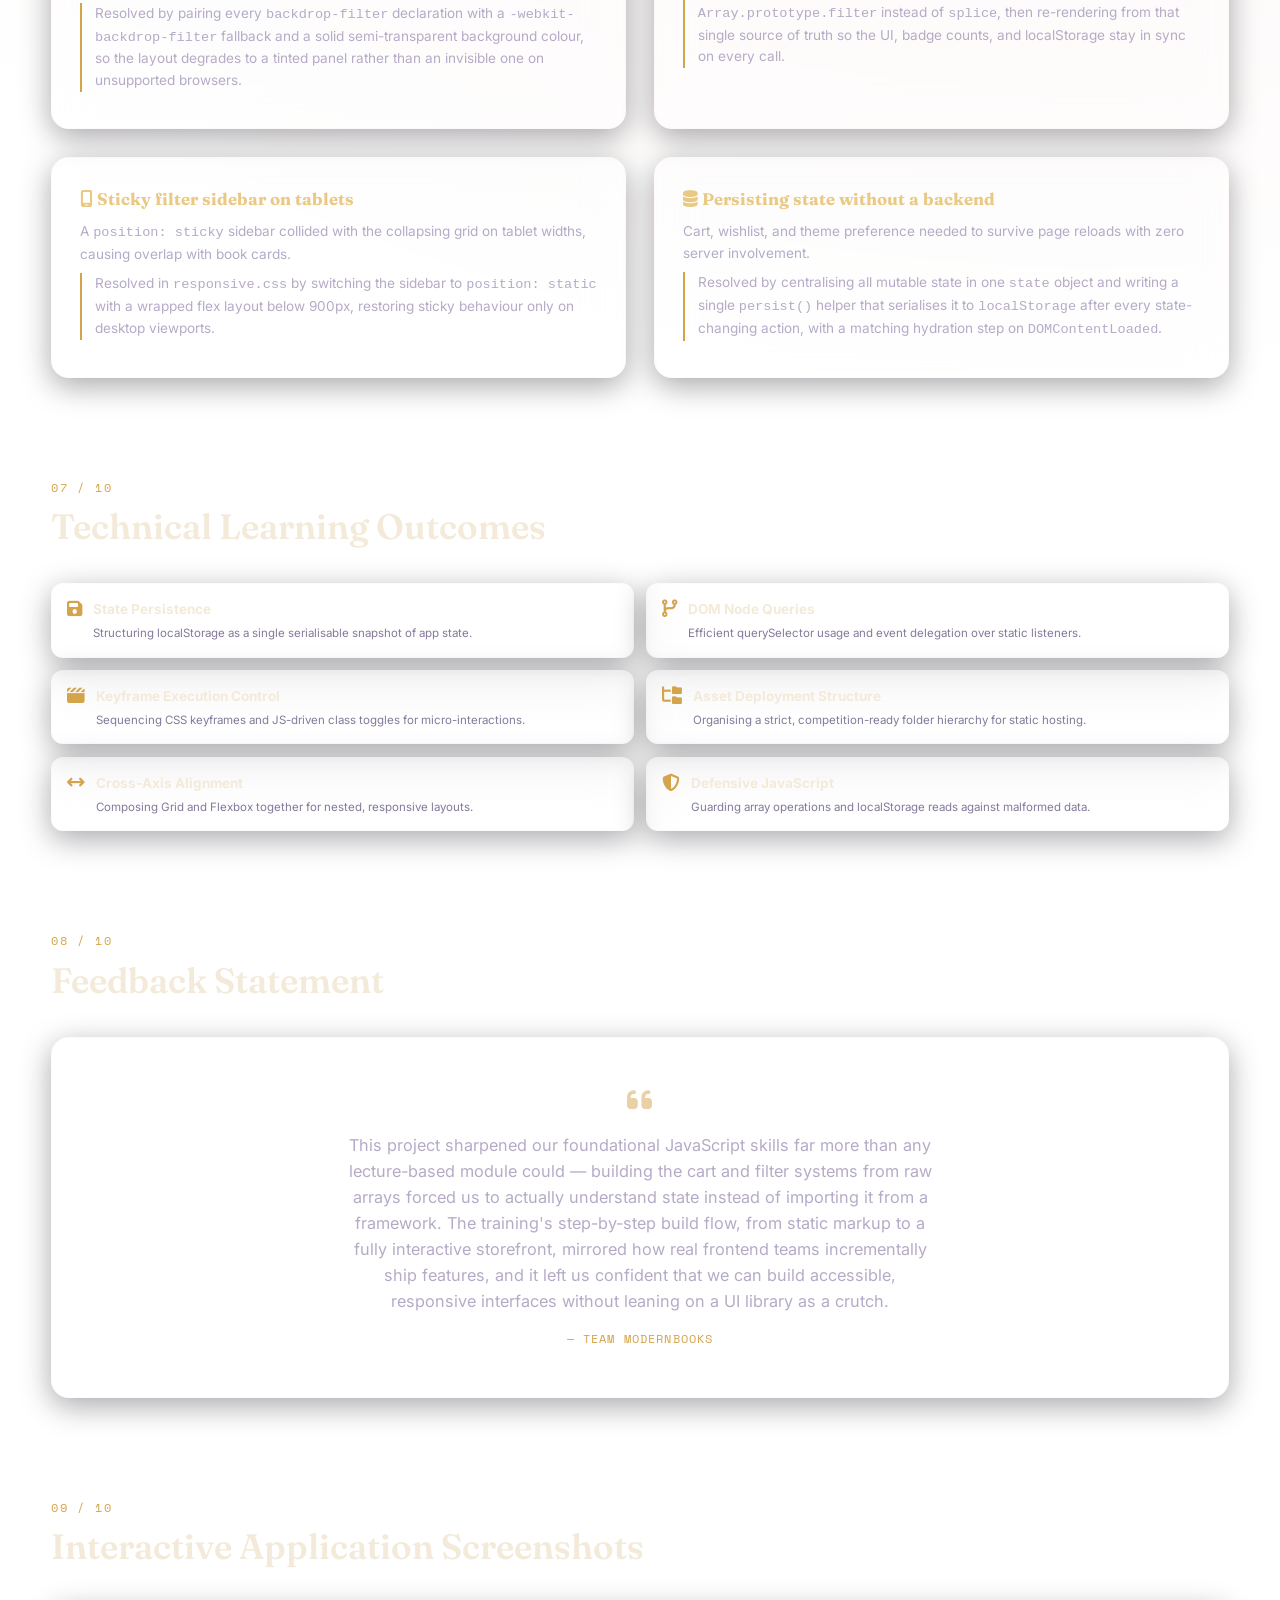
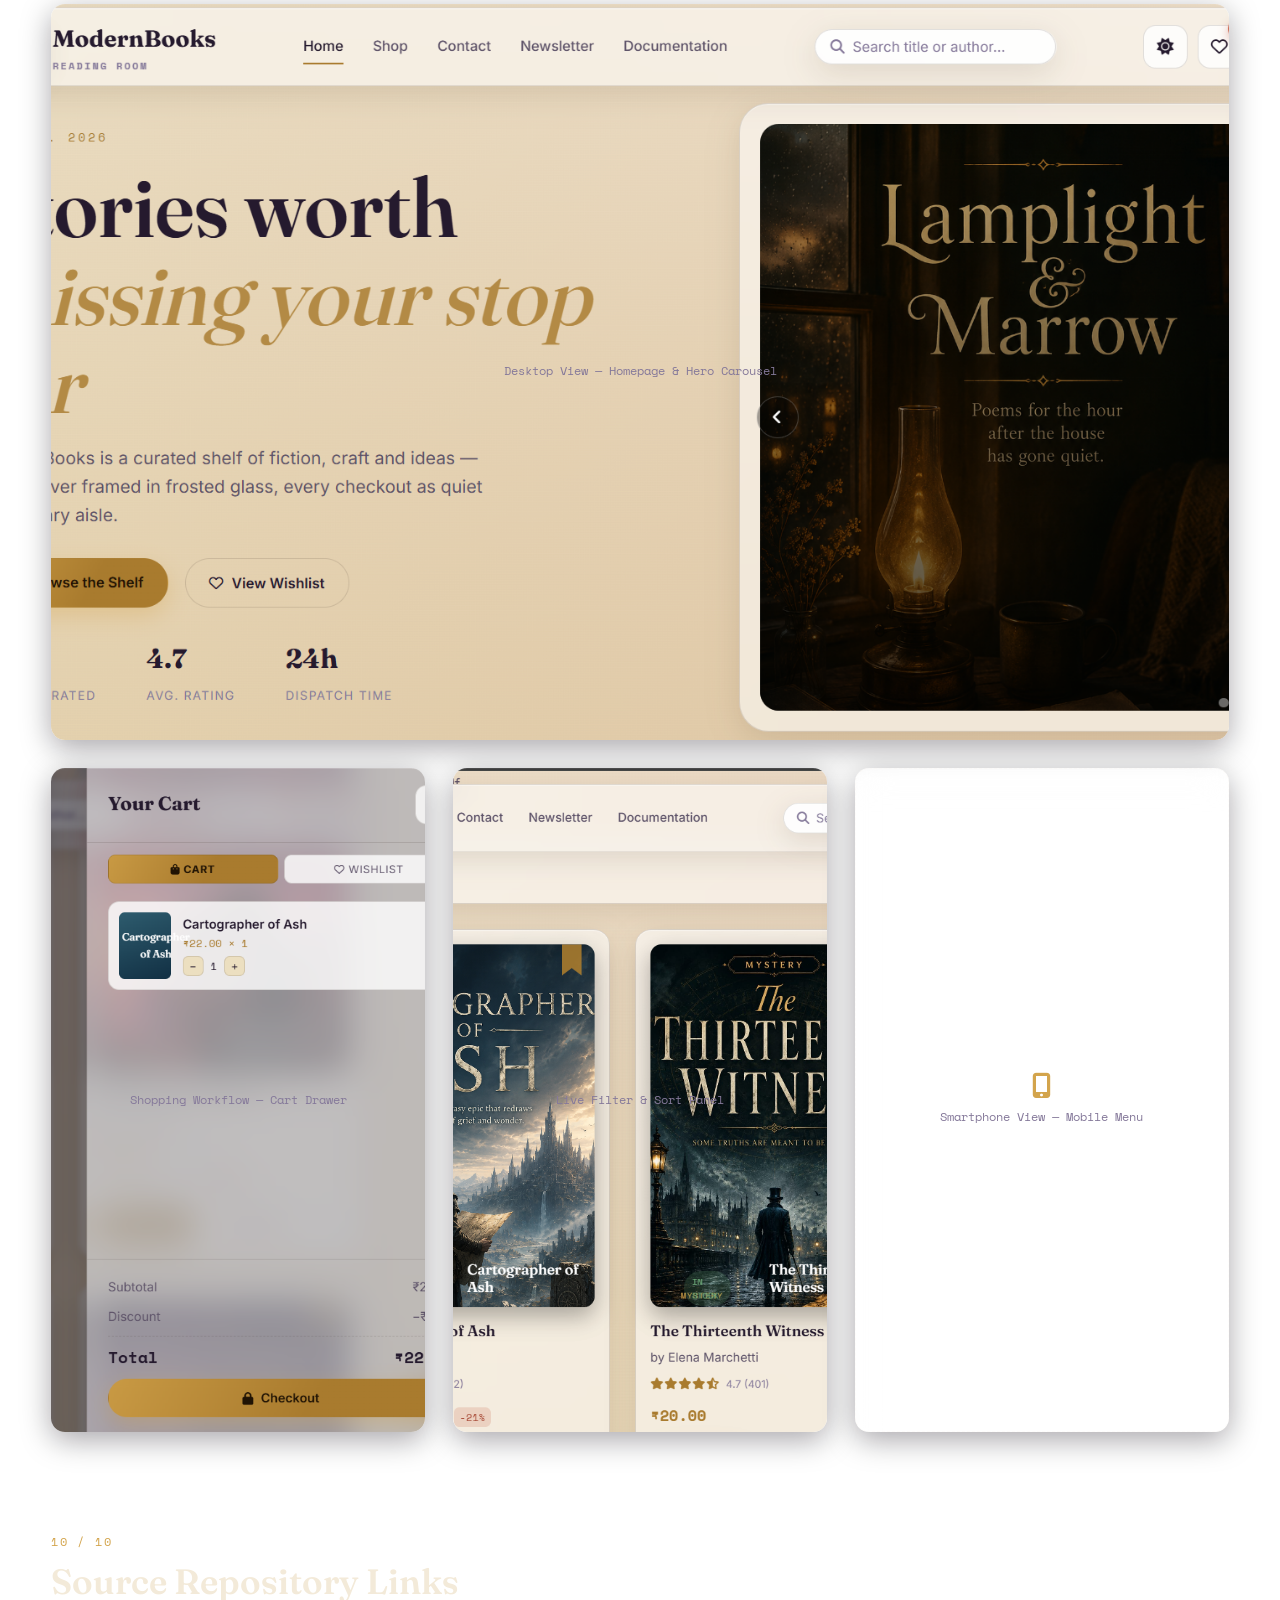
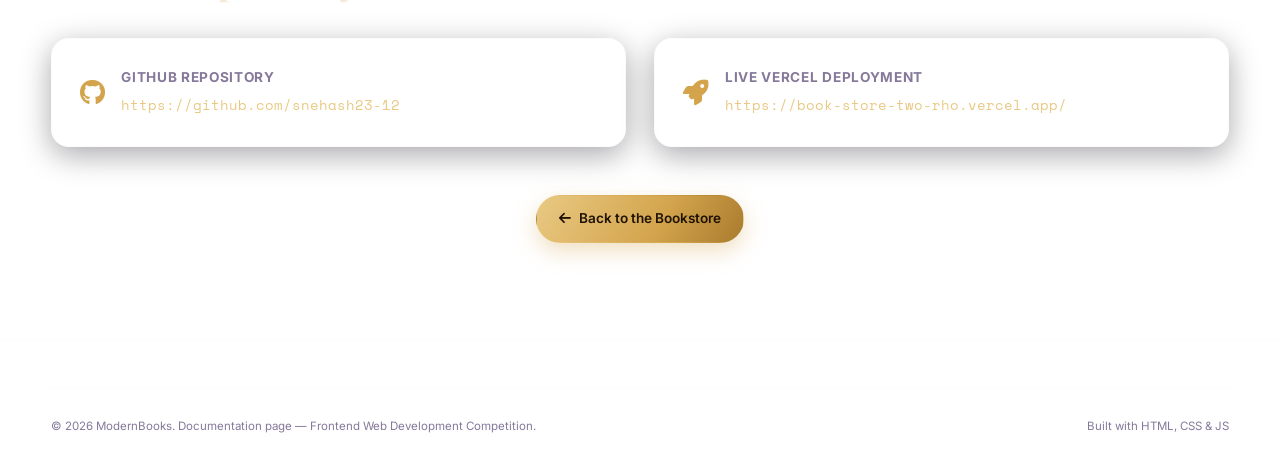
==== commit ec83e6d0: "Update about-project.html" ====
--- a/about-project.html
+++ b/about-project.html
@@ -349,14 +349,14 @@
       <i class="fa-brands fa-github"></i>
       <div>
         <h5>GitHub Repository</h5>
-        <code>https://github.com/your-username/modernbooks</code>
+        <code>https://github.com/snehash23-12</code>
       </div>
     </div>
     <div class="repo-card glass">
       <i class="fa-solid fa-rocket"></i>
       <div>
         <h5>Live Vercel Deployment</h5>
-        <code>https://modernbooks.vercel.app</code>
+        <code>https://book-store-two-rho.vercel.app/</code>
       </div>
     </div>
   </div>
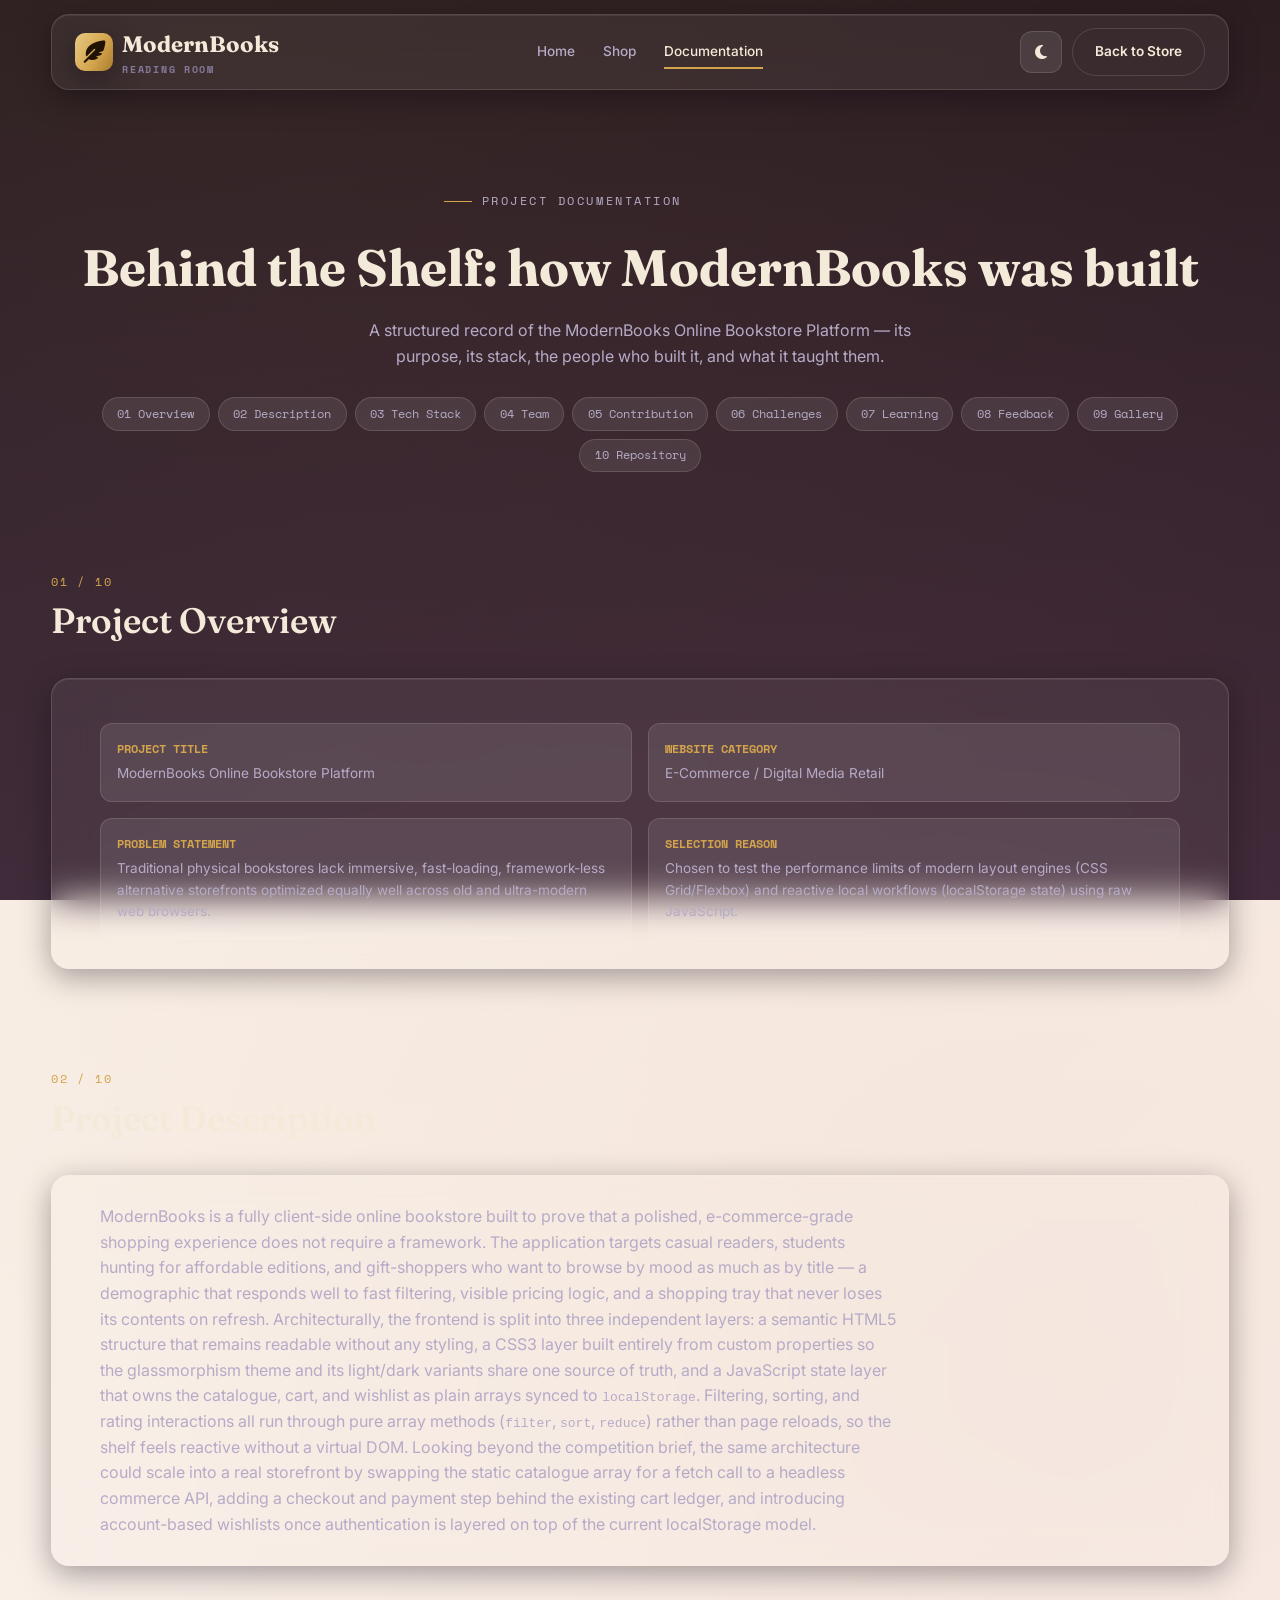
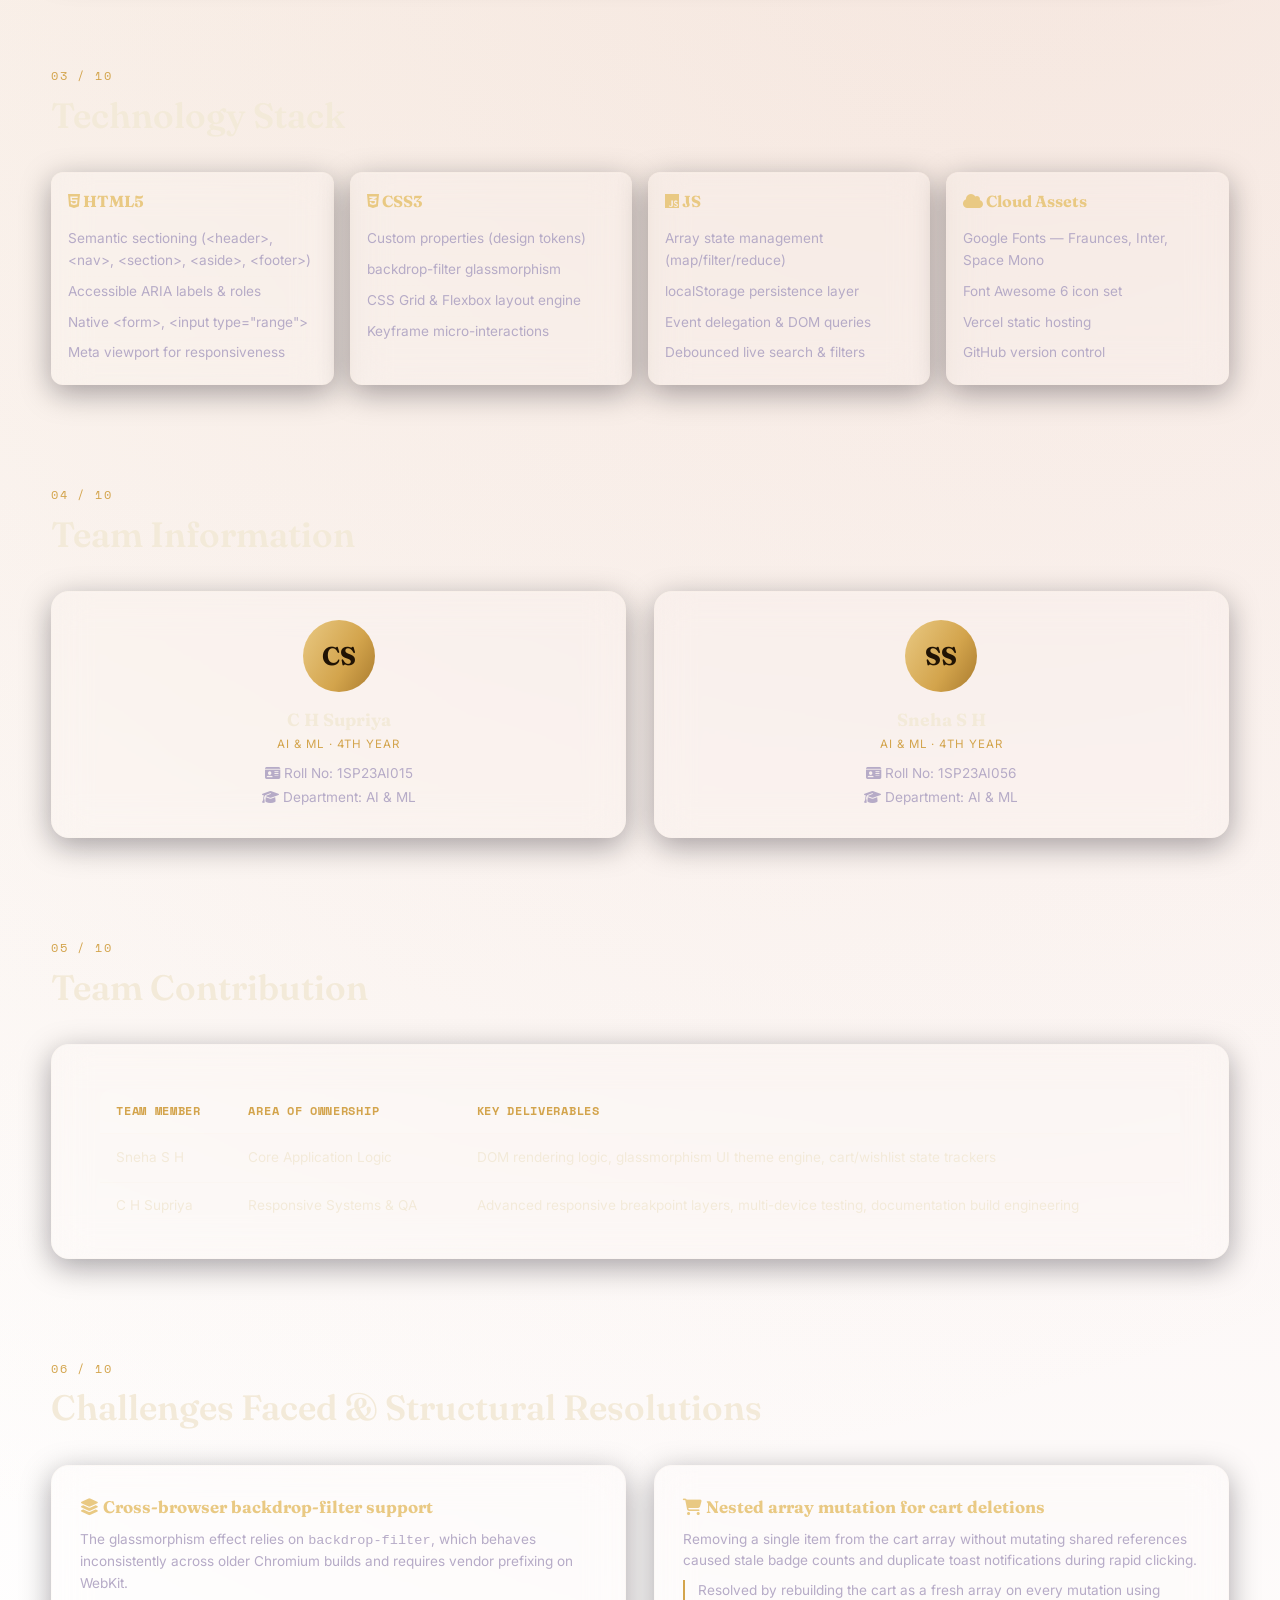
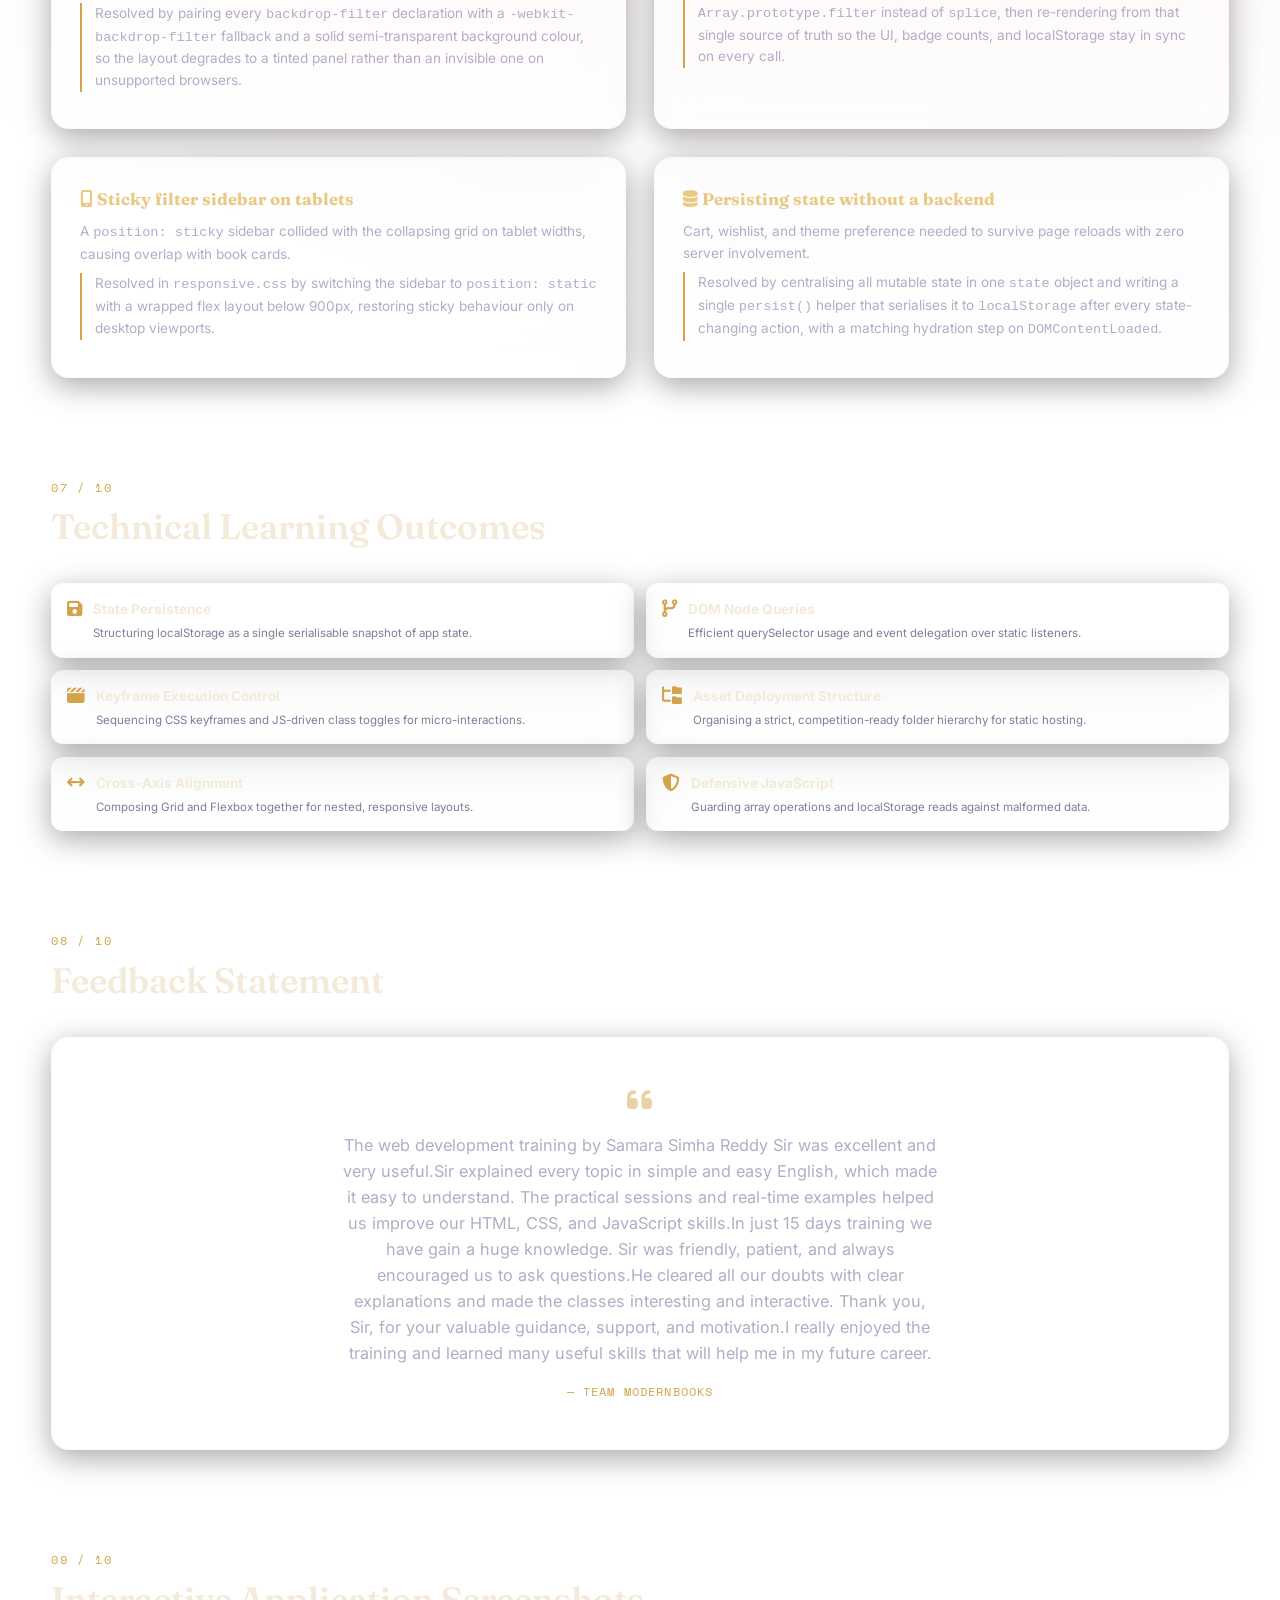
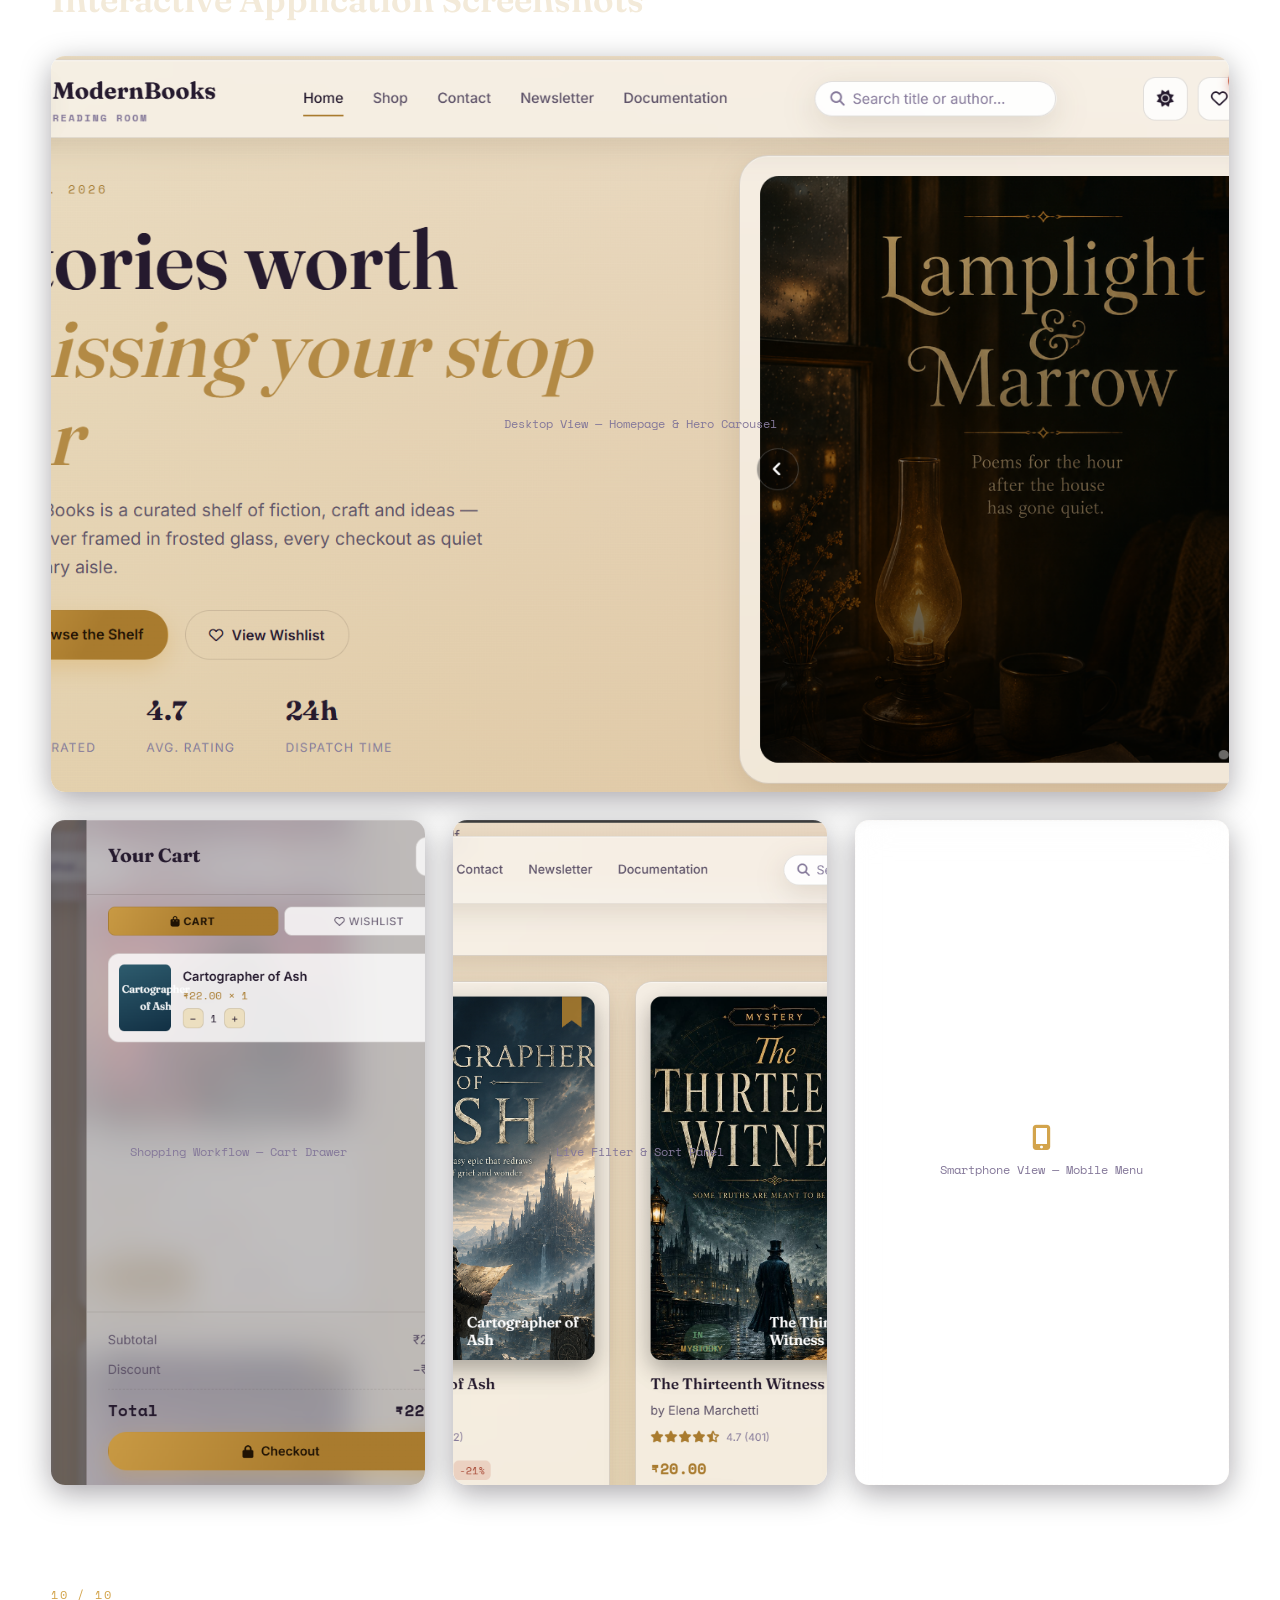
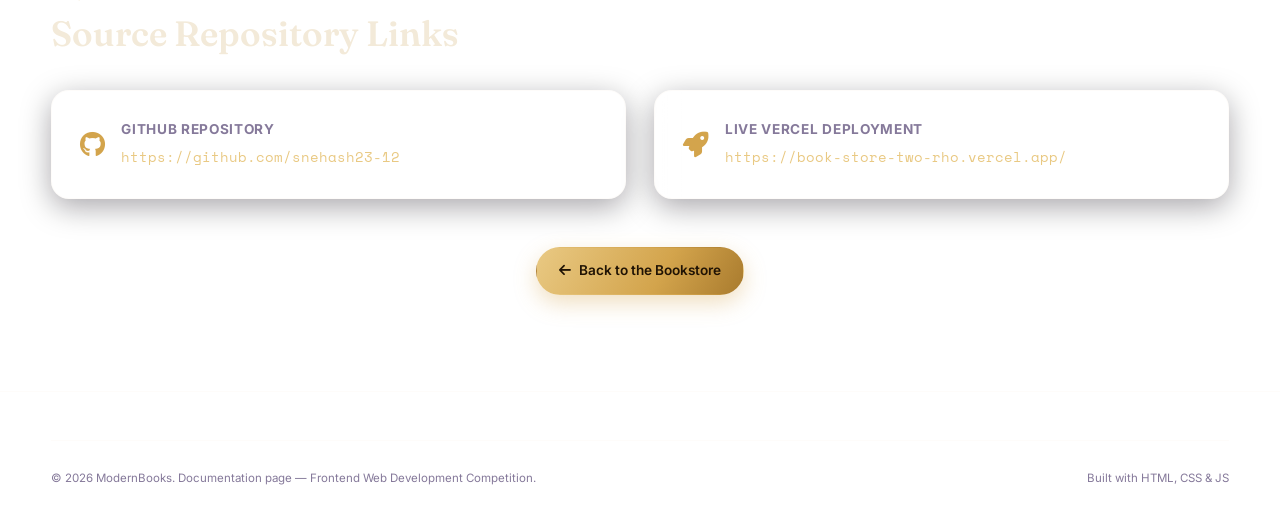
==== commit 48aaea1f: "Update about-project.html" ====
--- a/about-project.html
+++ b/about-project.html
@@ -305,11 +305,10 @@
   <div class="glass feedback-card">
     <i class="fa-solid fa-quote-left quote-mark"></i>
     <p>
-      This project sharpened our foundational JavaScript skills far more than any lecture-based module could —
-      building the cart and filter systems from raw arrays forced us to actually understand state instead of
-      importing it from a framework. The training's step-by-step build flow, from static markup to a fully
-      interactive storefront, mirrored how real frontend teams incrementally ship features, and it left us
-      confident that we can build accessible, responsive interfaces without leaning on a UI library as a crutch.
+      The web development training by Samara Simha Reddy Sir was excellent and very useful.Sir explained every topic in simple and easy English, which made it easy to understand. 
+      The practical sessions and real-time examples helped us improve our HTML, CSS, and JavaScript skills.In just 15 days training we have gain a huge knowledge.
+      Sir was friendly, patient, and always encouraged us to ask questions.He cleared all our doubts with clear explanations and made the classes interesting and interactive. 
+      Thank you, Sir, for your valuable guidance, support, and motivation.I really enjoyed the training and learned many useful skills that will help me in my future career.
     </p>
     <div class="feedback-sign">— Team ModernBooks</div>
   </div>
